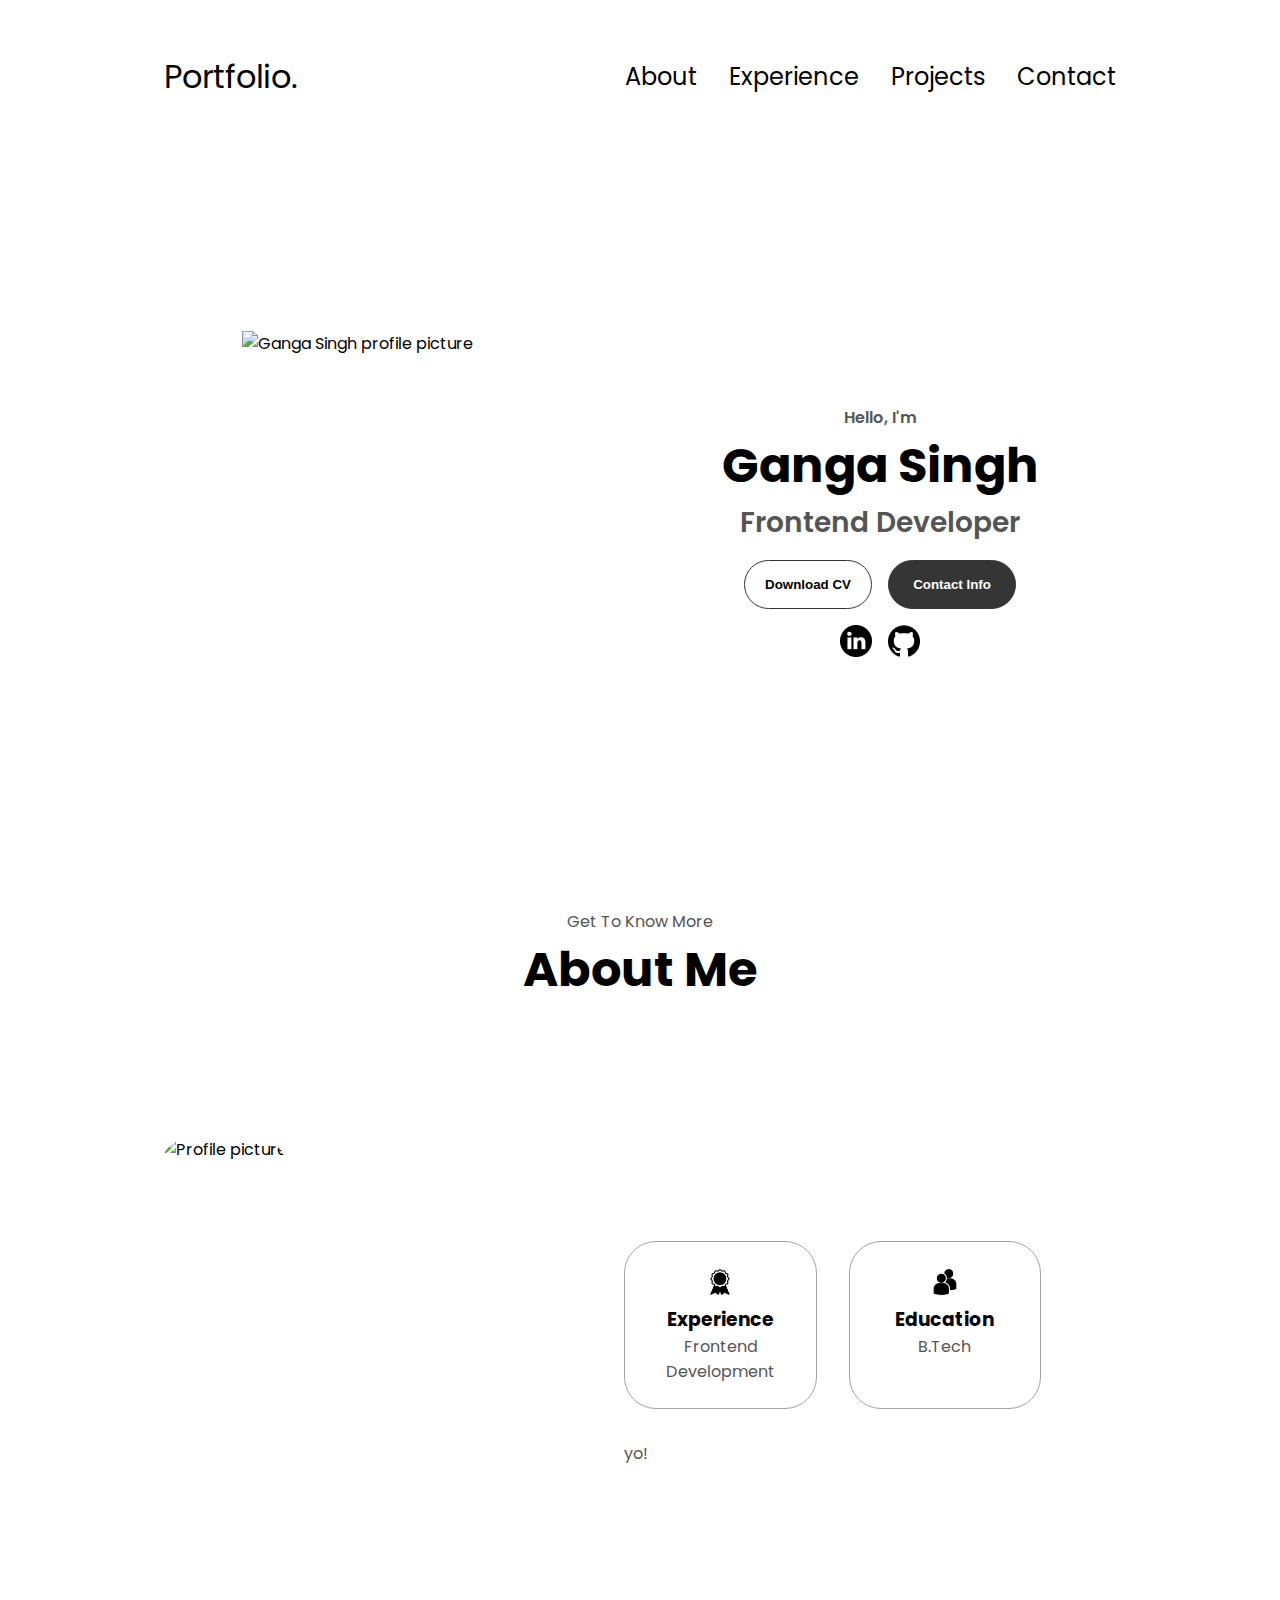
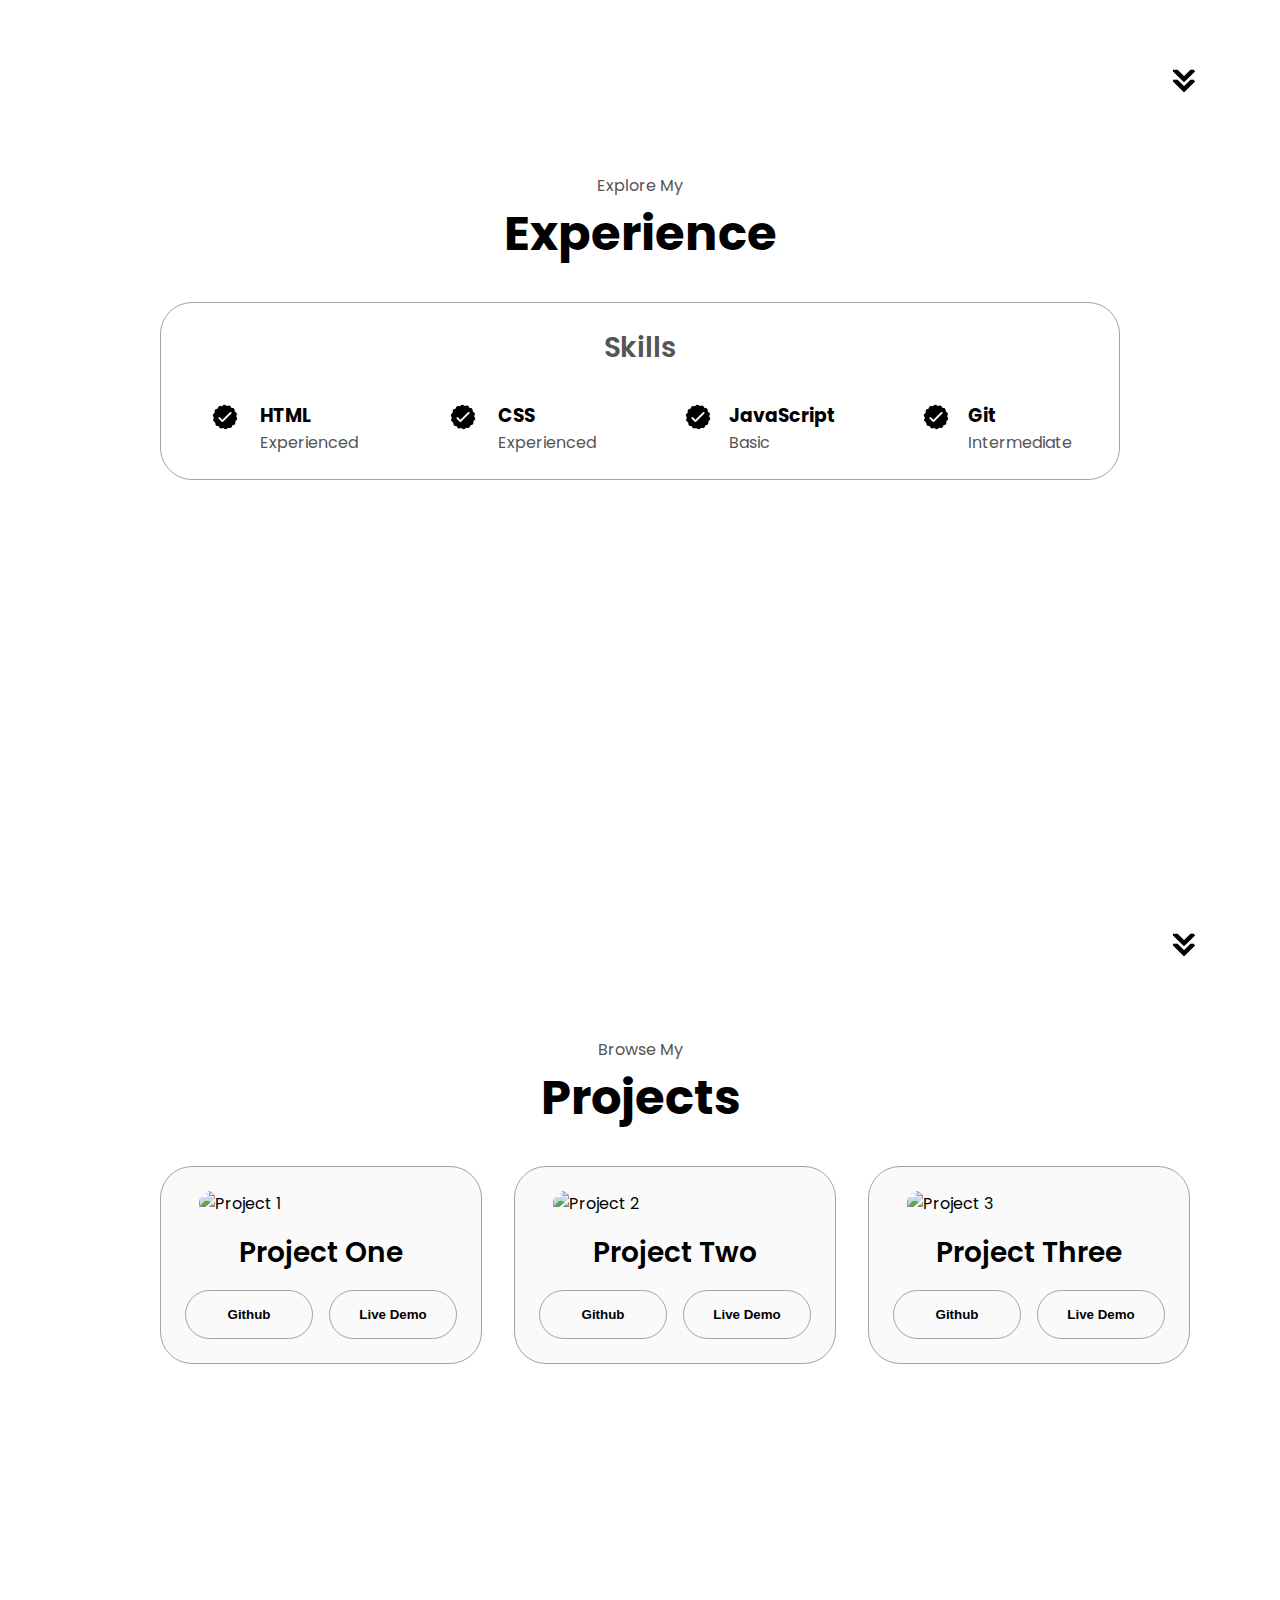
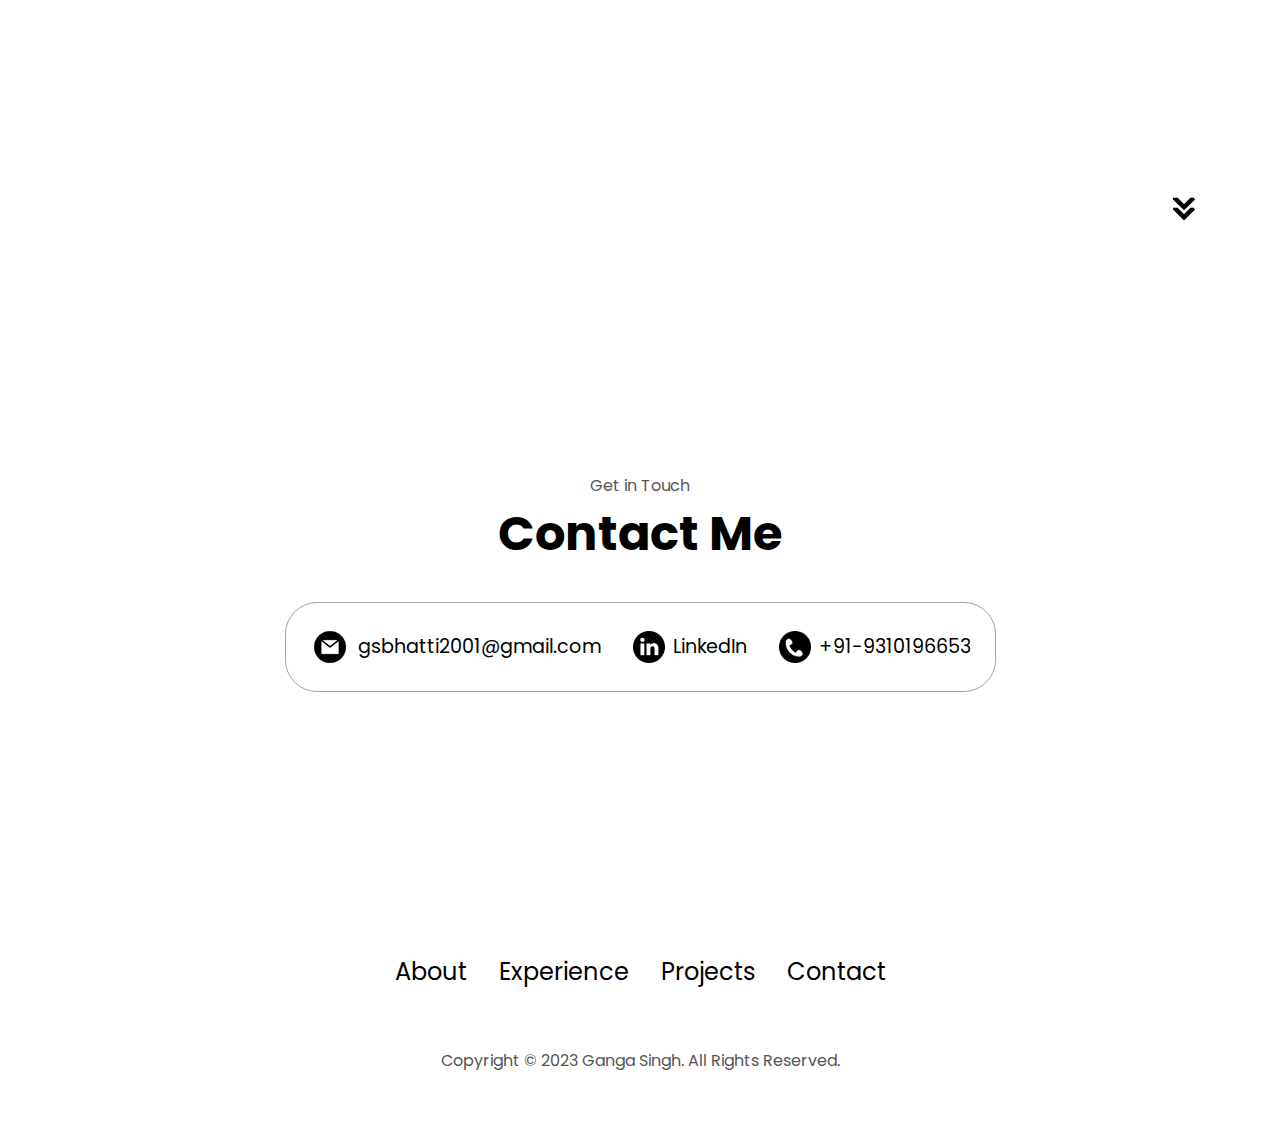
==== Portfolio/index.html @ 50f73df4 "contact & footer" ====
<!DOCTYPE html>
<html lang="en">

<head>
    <meta charset="UTF-8">
    <meta name="viewport" content="width=device-width, initial-scale=1.0">
    <link rel="stylesheet" href="style.css" />
    <link rel="stylesheet" href="mediaqueries.css" />
    <title>Ganga Singh Portfolio</title>
</head>

<body>
    <nav id="desktop-nav">
        <div class="logo">Portfolio.</div>
        <div>
            <ul class="nav-links">
                <li><a href="#about">About</a></li>
                <li><a href="#experience">Experience</a></li>
                <li><a href="#projects">Projects</a></li>
                <li><a href="#contact">Contact</a></li>
            </ul>
        </div>
    </nav>
    <nav id="h-nav">
        <div class="logo">Portfolio.</div>
        <div class="h-menu">
            <div class="h-icon" onclick="toggleMenu()">
                <span></span>
                <span></span>
                <span></span>
            </div>
            <div class="menu-links">
                <li><a href="#about" onclick="toggleMenu()">About</a></li>
                <li><a href="#experience" onclick="toggleMenu()">Experience</a></li>
                <li><a href="#projects" onclick="toggleMenu()">Projects</a></li>
                <li><a href="#contact" onclick="toggleMenu()">Contact</a></li>
            </div>
        </div>
    </nav>
    <section id="profile">
        <div class="section__pic-container">
            <img src="./img/" alt="Ganga Singh profile picture" />
        </div>
        <div class="section__text">
            <p class="section__text__p1">Hello, I'm</p>
            <h1 class="title">Ganga Singh</h1>
            <p class="section__text__p2">Frontend Developer</p>
            <div class="btn-container">
                <button class="btn btn-color-2" onclick="window.open('./img/Resume.pdf')">
                    Download CV
                </button>
                <button class="btn btn-color-1" onclick="location.href='./#contact'">
                    Contact Info
                </button>
            </div>
            <div id="socials-container">
                <img src="./img/linkedin.png" alt="My LinkedIn profile" class="icon"
                    onclick="location.href='https://www.linkedin.com/in/ganga-singh-94941a219/'" />
                <img src="./img/github.png" alt="My Github profile" class="icon"
                    onclick="location.href='https://github.com/crystal1509'" />
            </div>
        </div>
    </section>
    <section id="about">
        <p class="section__text__p1">Get To Know More</p>
        <h1 class="title">About Me</h1>
        <div class="section-container">
            <div class="section__pic-container">
                <img src="./img/about.png" alt="Profile picture" class="about-pic" />
            </div>
            <div class="about-details-container">
                <div class="about-containers">
                    <div class="details-container">
                        <img src="./img/experience.png" alt="Experience icon" class="icon" />
                        <h3>Experience</h3>
                        <p>Frontend Development</p>
                    </div>
                    <div class="details-container">
                        <img src="./img/education.png" alt="Education icon" class="icon" />
                        <h3>Education</h3>
                        <p>B.Tech </p>
                    </div>
                </div>
                <div class="text-container">
                    <p>
                        yo!
                    </p>
                </div>
            </div>
        </div>
        <img src="./img/arrow.png" alt="Arrow icon" class="icon arrow" onclick="location.href='./#experience'" />
    </section>
    <section id="experience">
        <p class="section__text__p1">Explore My</p>
        <h1 class="title">Experience</h1>
        <div class="experience-details-container">
            <div class="about-containers">
                <div class="details-container">
                    <h2 class="experience-sub-title">Skills</h2>
                    <div class="article-container">
                        <article>
                            <img src="./img/checkmark.png" alt="Experience icon" class="icon" />
                            <div>
                                <h3>HTML</h3>
                                <p>Experienced</p>
                            </div>
                        </article>
                        <article>
                            <img src="./img/checkmark.png" alt="Experience icon" class="icon" />
                            <div>
                                <h3>CSS</h3>
                                <p>Experienced</p>
                            </div>
                        </article>
                        <article>
                            <img src="./img/checkmark.png" alt="Experience icon" class="icon" />
                            <div>
                                <h3>JavaScript</h3>
                                <p>Basic</p>
                            </div>
                        </article>
                        <article>
                            <img src="./img/checkmark.png" alt="Experience icon" class="icon" />
                            <div>
                                <h3>Git</h3>
                                <p>Intermediate</p>
                            </div>
                        </article>
                    </div>
                </div>
            </div>
        </div>
        <img src="./img/arrow.png" alt="Arrow icon" class="icon arrow" onclick="location.href='./#projects'" />
    </section>
    <section id="projects">
      <p class="section__text__p1">Browse My</p>
      <h1 class="title">Projects</h1>
      <div class="experience-details-container">
        <div class="about-containers">
          <div class="details-container color-container">
            <div class="article-container">
              <img
                src="./img/project-1.png"
                alt="Project 1"
                class="project-img"
              />
            </div>
            <h2 class="experience-sub-title project-title">Project One</h2>
            <div class="btn-container">
              <button
                class="btn btn-color-2 project-btn"
                onclick="location.href='https://github.com/crystal1509/Youtube_clone01'"
              >
                Github
              </button>
              <button
                class="btn btn-color-2 project-btn"
                onclick="location.href='https://crystal1509.github.io/Youtube_clone01/'"
              >
                Live Demo
              </button>
            </div>
          </div>
          <div class="details-container color-container">
            <div class="article-container">
              <img
                src="./img/project-2.png"
                alt="Project 2"
                class="project-img"
              />
            </div>
            <h2 class="experience-sub-title project-title">Project Two</h2>
            <div class="btn-container">
              <button
                class="btn btn-color-2 project-btn"
                onclick="location.href='https://github.com/crystal1509/Amazon_Clone'"
              >
                Github
              </button>
              <button
                class="btn btn-color-2 project-btn"
                onclick="location.href='https://amazonclonegangasingh.netlify.app/'"
              >
                Live Demo
              </button>
            </div>
          </div>
          <div class="details-container color-container">
            <div class="article-container">
              <img
                src="./img/project-3.png"
                alt="Project 3"
                class="project-img"
              />
            </div>
            <h2 class="experience-sub-title project-title">Project Three</h2>
            <div class="btn-container">
              <button
                class="btn btn-color-2 project-btn"
                onclick="location.href='https://github.com/crystal1509/scientific-calculator'"
              >
                Github
              </button>
              <button
                class="btn btn-color-2 project-btn"
                onclick="location.href='https://github.com/crystal1509/scientific-calculator'"
              >
                Live Demo
              </button>
            </div>
          </div>
        </div>
      </div>
      <img
        src="./img/arrow.png"
        alt="Arrow icon"
        class="icon arrow"
        onclick="location.href='./#contact'"
      />
    </section>
    <section id="contact">
      <p class="section__text__p1">Get in Touch</p>
      <h1 class="title">Contact Me</h1>
      <div class="contact-info-upper-container">
        <div class="contact-info-container">
          <img
            src="./img/email.png"
            alt="Email icon"
            class="icon contact-icon email-icon"
          />
          <p><a href="mailto:gsbhatti2001@gmail.com">gsbhatti2001@gmail.com</a></p>
        </div>
        <div class="contact-info-container">
          <img
            src="./img/linkedin.png"
            alt="LinkedIn icon"
            class="icon contact-icon"
          />
          <p><a href="https://www.linkedin.com/in/ganga-singh-94941a219/">LinkedIn</a></p>
        </div>
        <div class="contact-info-container">
            <img
              src="./img/phone.jpg"
              alt="Phone icon"
              class="icon contact-icon"
            />
            <p><a href="tel:9310196653">+91-9310196653</a></p>
          </div>
      </div>
    </section>
    <footer>
      <nav>
        <div class="nav-links-container">
          <ul class="nav-links">
            <li><a href="#about">About</a></li>
            <li><a href="#experience">Experience</a></li>
            <li><a href="#projects">Projects</a></li>
            <li><a href="#contact">Contact</a></li>
          </ul>
        </div>
      </nav>
      <p>Copyright &#169; 2023 Ganga Singh. All Rights Reserved.</p>
    </footer>
        <script src="script.js"></script>
</body>

</html>
---- Portfolio/style.css ----
@import url("https://fonts.googleapis.com/css2?family=Poppins:wght@300;400;500;600&display=swap");

* {
    margin: 0;
    padding: 0;
}

body {
    font-family: "Poppins", sans-serif;
}

html {
    scroll-behavior: smooth;
}

p {
    color: rgb(85, 85, 85);
}

a,
.btn {
    transition: all 300ms ease;
}

nav,
.nav-links {
    display: flex;
}

nav {
    justify-content: space-around;
    align-items: center;
    height: 17vh;
}

.nav-links {
    gap: 2rem;
    list-style: none;
    font-size: 1.5rem;
}

a {
    color: black;
    text-decoration: none;
    text-decoration-color: white;
}

a:hover {
    color: grey;
    text-decoration: underline;
    text-underline-offset: 1rem;
    text-decoration-color: rgb(181, 181, 181);
}

.logo {
    font-size: 2rem;
}

.logo:hover {
    cursor: default;
}

#h-nav {
    display: none;
}

.h-menu {
    position: relative;
    display: inline-block;
}

.h-icon {
    display: flex;
    flex-direction: column;
    justify-content: space-between;
    height: 24px;
    width: 30px;
    cursor: pointer;
}

.h-icon span {
    width: 100%;
    height: 2px;
    background-color: black;
    transition: all 0.3 ease-in-out;
}

.menu-links {
    position: absolute;
    top: 100%;
    right: 0;
    background-color: white;
    width: fit-content;
    max-height: 0;
    overflow: hidden;
    transition: all 0.3 ease-in-out;
}

.menu-links a {
    display: block;
    padding: 10px;
    text-align: center;
    font-size: 1.5rem;
    color: black;
    text-decoration: none;
    transition: all 0.3 ease-in-out;
}

.menu-links li {
    list-style: none;
}

.menu-links.open {
    max-height: 300px;
}

.h-icon.open span:first-child {
    transform: rotate(45deg) translate(10px, 5px);
}

.h-icon.open span:nth-child(2) {
    opacity: 0;
}

.h-icon.open span:last-child {
    transform: rotate(-45deg) translate(10px, -5px);
}

.h-icon span:first-child {
    transform: none;
}

.h-icon span:first-child {
    opacity: 1;
}

.h-icon span:first-child {
    transform: none;
}
section {
    padding-top: 4vh;
    height: 96vh;
    margin: 0 10rem;
    box-sizing: border-box;
    min-height: fit-content;
  }
  
  .section-container {
    display: flex;
  }
 
  #profile {
    display: flex;
    justify-content: center;
    gap: 5rem;
    height: 80vh;
  }
  
  .section__pic-container {
    display: flex;
    height: 400px;
    width: 400px;
    margin: auto 0;
  }
  
  .section__text {
    align-self: center;
    text-align: center;
  }
  
  .section__text p {
    font-weight: 600;
  }
  
  .section__text__p1 {
    text-align: center;
  }
  
  .section__text__p2 {
    font-size: 1.75rem;
    margin-bottom: 1rem;
  }
  
  .title {
    font-size: 3rem;
    text-align: center;
  }
  
  #socials-container {
    display: flex;
    justify-content: center;
    margin-top: 1rem;
    gap: 1rem;
  }
  
  .icon {
    cursor: pointer;
    height: 2rem;
  }
  
  
  .btn-container {
    display: flex;
    justify-content: center;
    gap: 1rem;
  }
  
  .btn {
    font-weight: 600;
    transition: all 300ms ease;
    padding: 1rem;
    width: 8rem;
    border-radius: 2rem;
  }
  
  .btn-color-1,
  .btn-color-2 {
    border: rgb(53, 53, 53) 0.1rem solid;
  }
  
  .btn-color-1:hover,
  .btn-color-2:hover {
    cursor: pointer;
  }
  
  .btn-color-1,
  .btn-color-2:hover {
    background: rgb(53, 53, 53);
    color: white;
  }
  
  .btn-color-1:hover {
    background: rgb(0, 0, 0);
  }
  
  .btn-color-2 {
    background: none;
  }
  
  .btn-color-2:hover {
    border: rgb(255, 255, 255) 0.1rem solid;
  }
  
  .btn-container {
    gap: 1rem;
  }
  #about {
    position: relative;
  }
  
  .about-containers {
    gap: 2rem;
    margin-bottom: 2rem;
    margin-top: 2rem;
  }
  
  .about-details-container {
    justify-content: center;
    flex-direction: column;
  }
  
  .about-containers,
  .about-details-container {
    display: flex;
  }
  
  .about-pic {
    border-radius: 2rem;
  }
  
  .arrow {
    position: absolute;
    right: -5rem;
    bottom: 2.5rem;
  }
  
  .details-container {
    padding: 1.5rem;
    flex: 1;
    background: white;
    border-radius: 2rem;
    border: rgb(53, 53, 53) 0.1rem solid;
    border-color: rgb(163, 163, 163);
    text-align: center;
  }
  
  .section-container {
    gap: 4rem;
    height: 80%;
  }
  
  .section__pic-container {
    height: 400px;
    width: 400px;
    margin: auto 0;
  }
  #experience {
    position: relative;
  }
  
  .experience-sub-title {
    color: rgb(85, 85, 85);
    font-weight: 600;
    font-size: 1.75rem;
    margin-bottom: 2rem;
  }
  
  .experience-details-container {
    display: flex;
    justify-content: center;
    flex-direction: column;
  }
  
  .article-container {
    display: flex;
    text-align: initial;
    flex-wrap: wrap;
    flex-direction: row;
    gap: 2.5rem;
    justify-content: space-around;
  }
  
  article {
    display: flex;
    width: 10rem;
    justify-content: space-around;
    gap: 0.5rem;
  }
  
  article .icon {
    cursor: default;
  }

  #projects {
    position: relative;
  }
  
  .color-container {
    border-color: rgb(163, 163, 163);
    background: rgb(250, 250, 250);
  }
  
  .project-img {
    border-radius: 2rem;
    width: 90%;
    height: 90%;
  }
  
  .project-title {
    margin: 1rem;
    color: black;
  }
  
  .project-btn {
    color: black;
    border-color: rgb(163, 163, 163);
  }
  #contact {
    display: flex;
    justify-content: center;
    flex-direction: column;
    height: 70vh;
  }
  
  .contact-info-upper-container {
    display: flex;
    justify-content: center;
    border-radius: 2rem;
    border: rgb(53, 53, 53) 0.1rem solid;
    border-color: rgb(163, 163, 163);
    background: (250, 250, 250);
    margin: 2rem auto;
    padding: 0.5rem;
  }
  
  .contact-info-container {
    display: flex;
    align-items: center;
    justify-content: center;
    gap: 0.5rem;
    margin: 1rem;
  }
  
  .contact-info-container p {
    font-size: larger;
  }
  
  .contact-icon {
    cursor: default;
  }
  
  .email-icon {
    height: 2.5rem;
  }

  footer {
    height: 26vh;
    margin: 0 1rem;
  }
  
  footer p {
    text-align: center;
  }
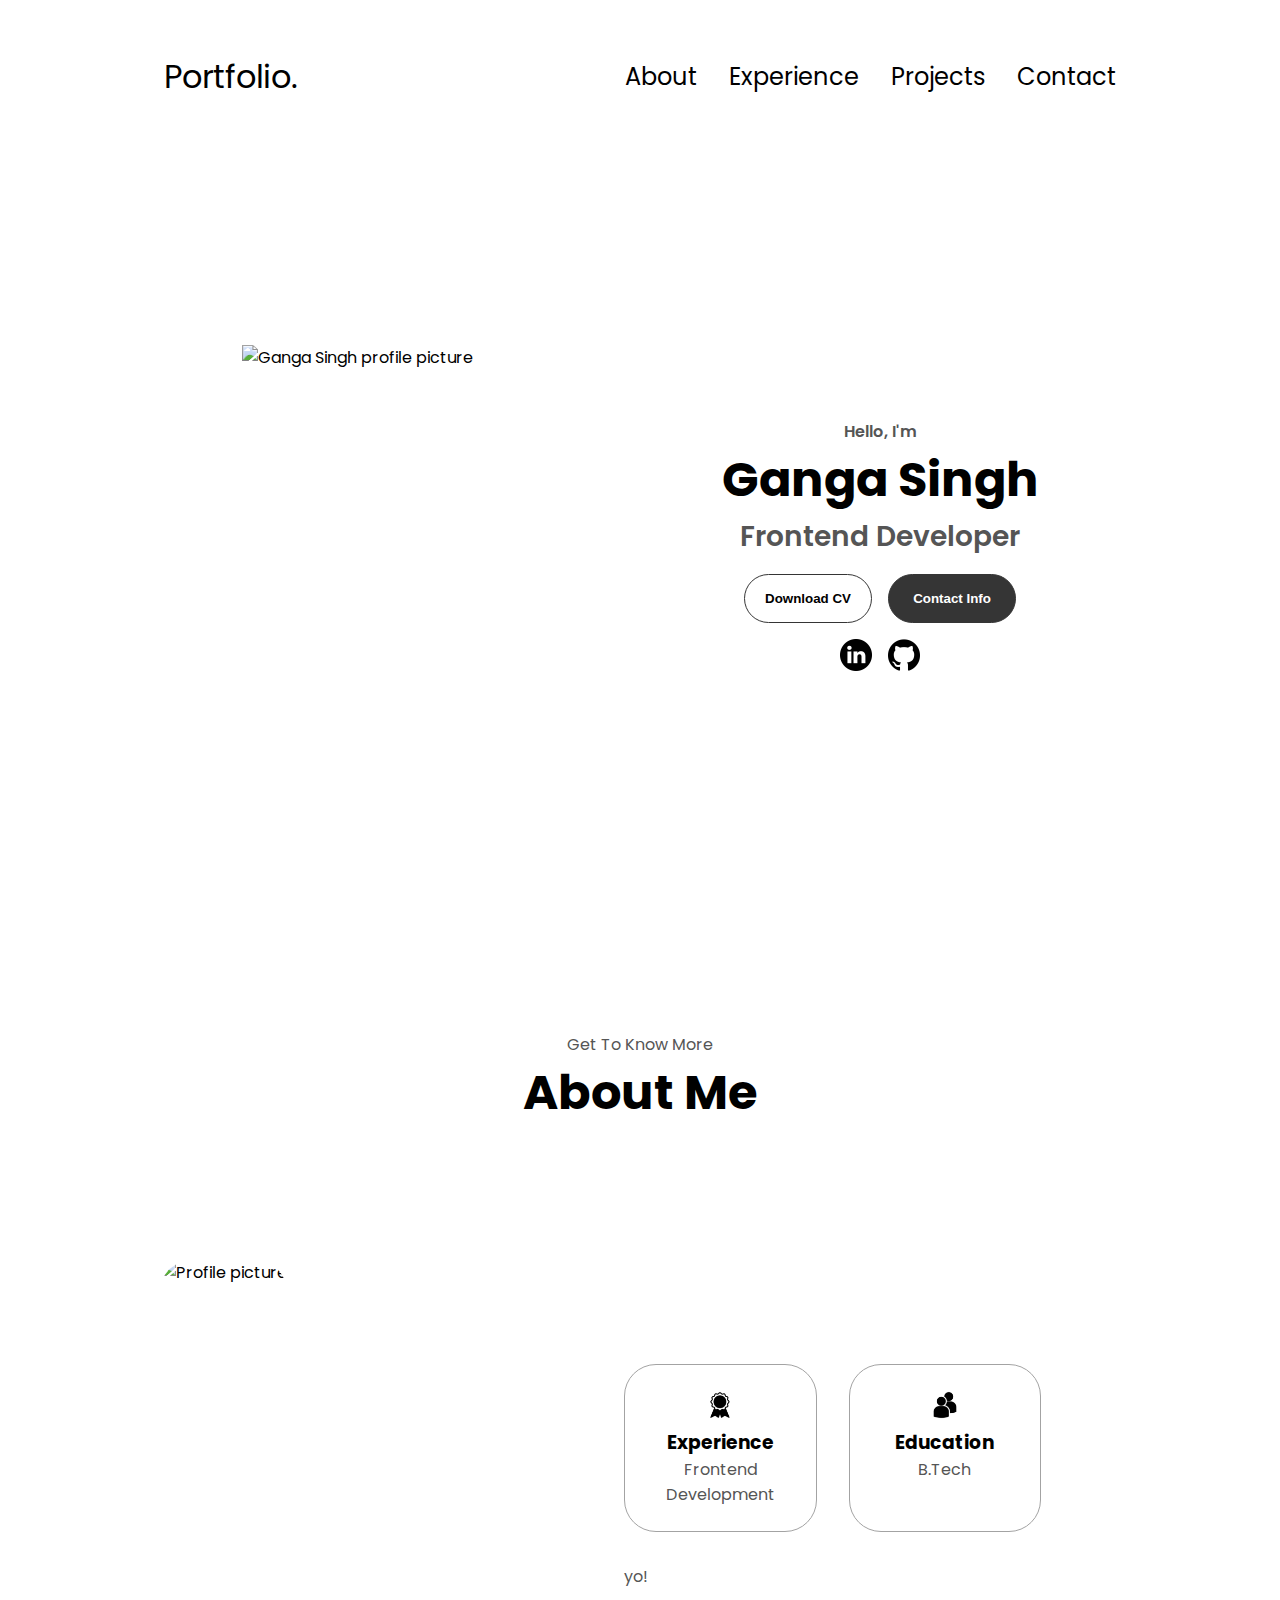
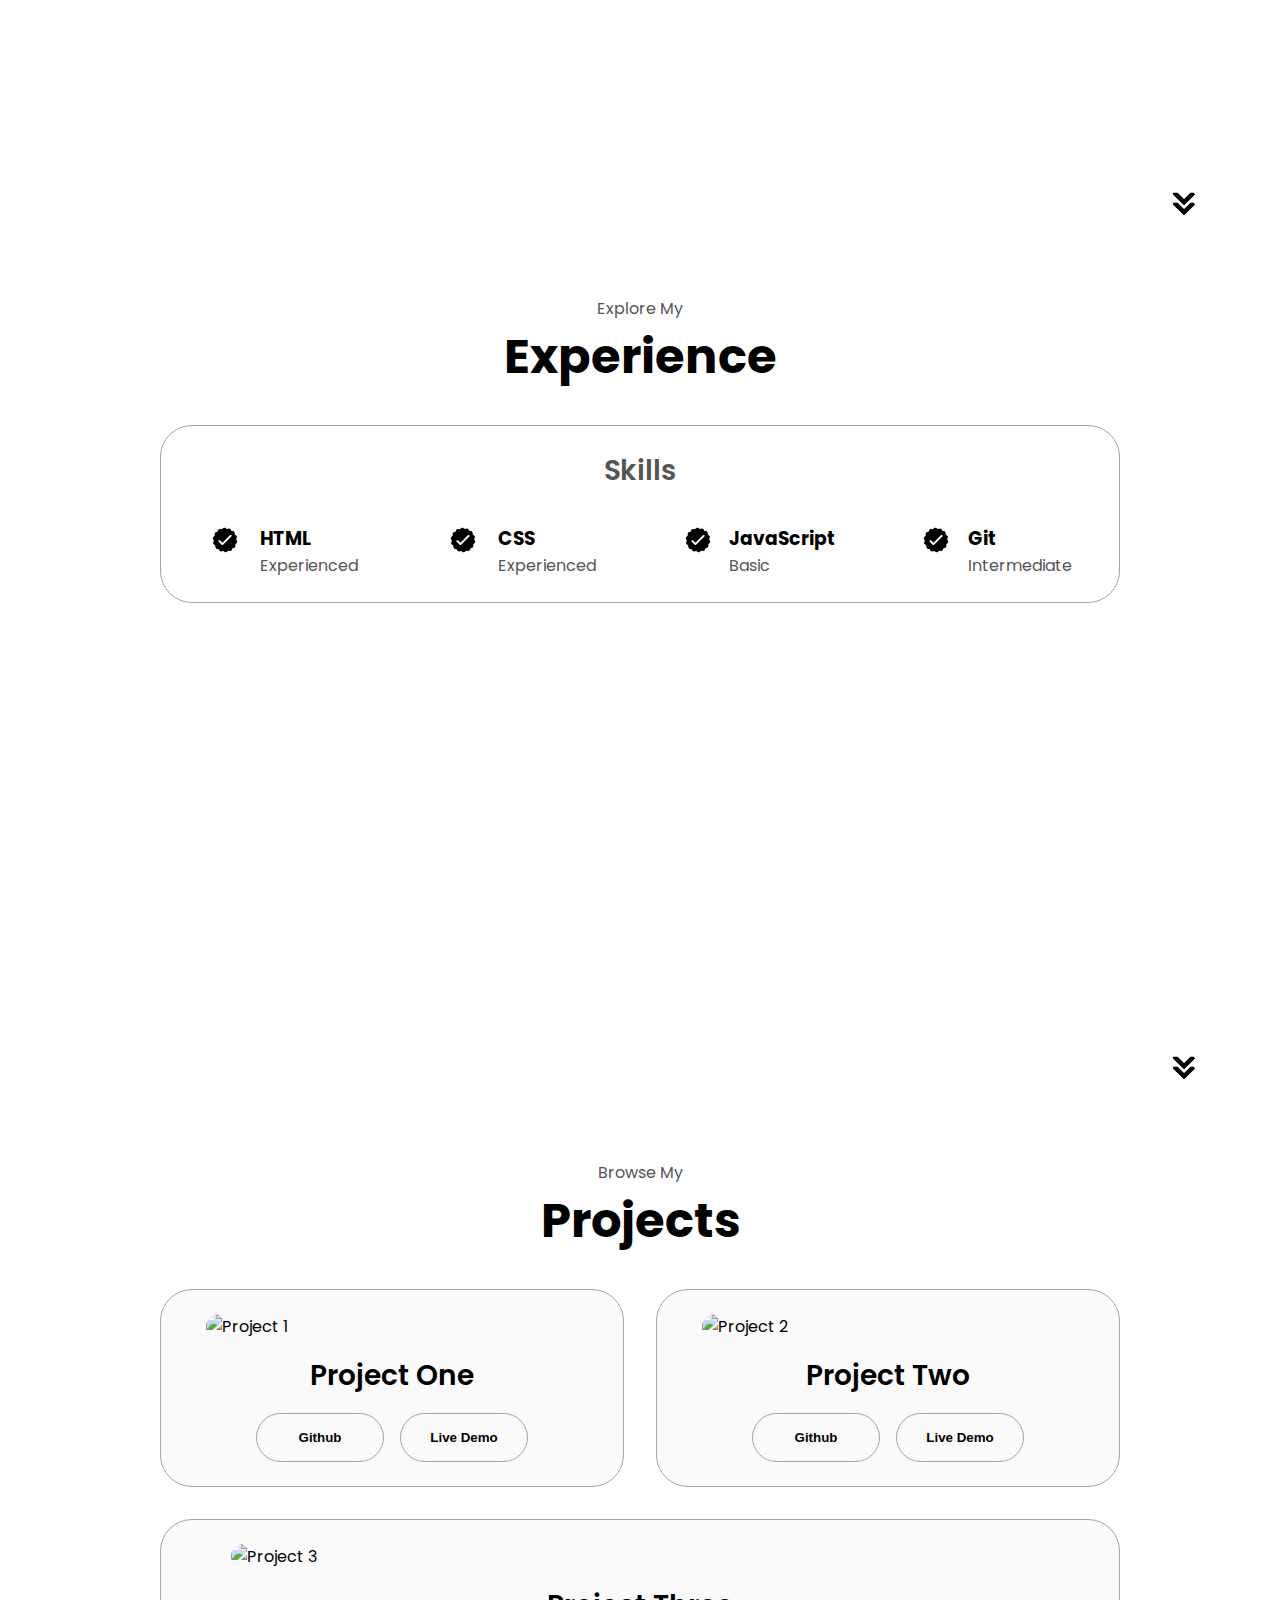
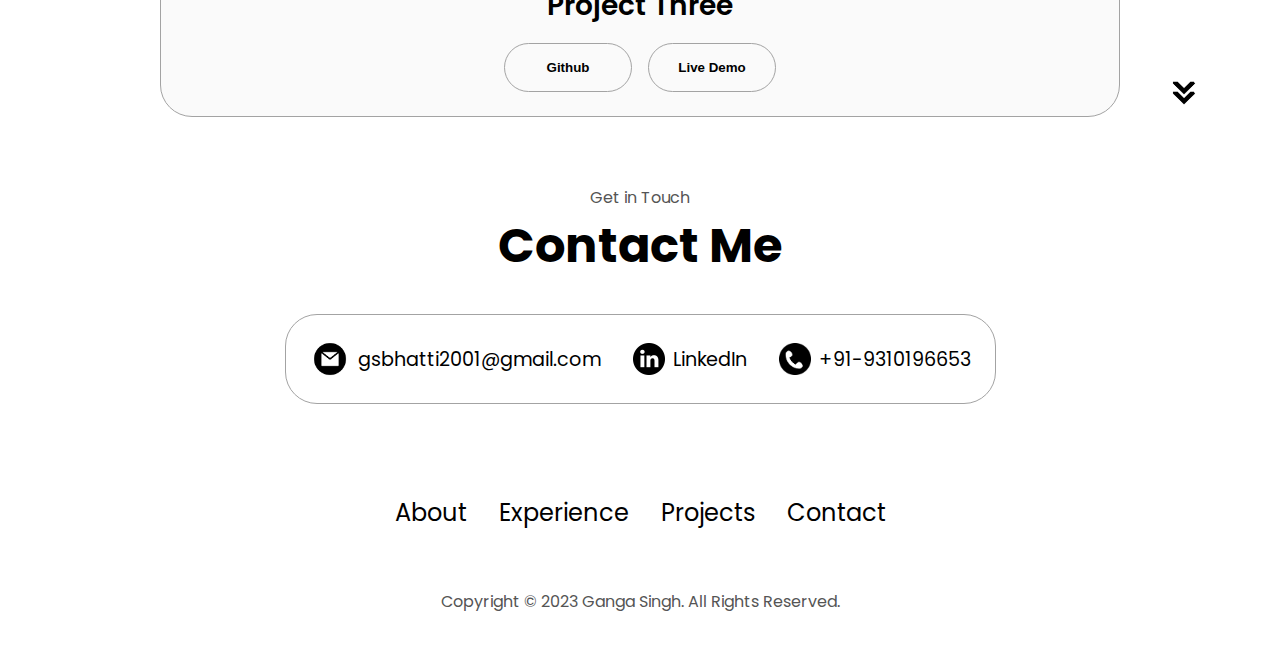
==== commit c096370c: "responsive design" ====
--- a/Portfolio/index.html
+++ b/Portfolio/index.html
@@ -49,7 +49,7 @@
                 <button class="btn btn-color-2" onclick="window.open('./img/Resume.pdf')">
                     Download CV
                 </button>
-                <button class="btn btn-color-1" onclick="location.href='./#contact'">
+                <button class="btn btn-color-1" onclick="location.href='#contact'">
                     Contact Info
                 </button>
             </div>
@@ -133,135 +133,94 @@
         <img src="./img/arrow.png" alt="Arrow icon" class="icon arrow" onclick="location.href='./#projects'" />
     </section>
     <section id="projects">
-      <p class="section__text__p1">Browse My</p>
-      <h1 class="title">Projects</h1>
-      <div class="experience-details-container">
-        <div class="about-containers">
-          <div class="details-container color-container">
-            <div class="article-container">
-              <img
-                src="./img/project-1.png"
-                alt="Project 1"
-                class="project-img"
-              />
-            </div>
-            <h2 class="experience-sub-title project-title">Project One</h2>
-            <div class="btn-container">
-              <button
-                class="btn btn-color-2 project-btn"
-                onclick="location.href='https://github.com/crystal1509/Youtube_clone01'"
-              >
-                Github
-              </button>
-              <button
-                class="btn btn-color-2 project-btn"
-                onclick="location.href='https://crystal1509.github.io/Youtube_clone01/'"
-              >
-                Live Demo
-              </button>
-            </div>
-          </div>
-          <div class="details-container color-container">
-            <div class="article-container">
-              <img
-                src="./img/project-2.png"
-                alt="Project 2"
-                class="project-img"
-              />
-            </div>
-            <h2 class="experience-sub-title project-title">Project Two</h2>
-            <div class="btn-container">
-              <button
-                class="btn btn-color-2 project-btn"
-                onclick="location.href='https://github.com/crystal1509/Amazon_Clone'"
-              >
-                Github
-              </button>
-              <button
-                class="btn btn-color-2 project-btn"
-                onclick="location.href='https://amazonclonegangasingh.netlify.app/'"
-              >
-                Live Demo
-              </button>
-            </div>
-          </div>
-          <div class="details-container color-container">
-            <div class="article-container">
-              <img
-                src="./img/project-3.png"
-                alt="Project 3"
-                class="project-img"
-              />
-            </div>
-            <h2 class="experience-sub-title project-title">Project Three</h2>
-            <div class="btn-container">
-              <button
-                class="btn btn-color-2 project-btn"
-                onclick="location.href='https://github.com/crystal1509/scientific-calculator'"
-              >
-                Github
-              </button>
-              <button
-                class="btn btn-color-2 project-btn"
-                onclick="location.href='https://github.com/crystal1509/scientific-calculator'"
-              >
-                Live Demo
-              </button>
-            </div>
-          </div>
-        </div>
-      </div>
-      <img
-        src="./img/arrow.png"
-        alt="Arrow icon"
-        class="icon arrow"
-        onclick="location.href='./#contact'"
-      />
+        <p class="section__text__p1">Browse My</p>
+        <h1 class="title">Projects</h1>
+        <div class="experience-details-container">
+            <div class="about-containers">
+                <div class="details-container color-container">
+                    <div class="article-container">
+                        <img src="./img/project-1.png" alt="Project 1" class="project-img" />
+                    </div>
+                    <h2 class="experience-sub-title project-title">Project One</h2>
+                    <div class="btn-container">
+                        <button class="btn btn-color-2 project-btn"
+                            onclick="location.href='https://github.com/crystal1509/Youtube_clone01'">
+                            Github
+                        </button>
+                        <button class="btn btn-color-2 project-btn"
+                            onclick="location.href='https://crystal1509.github.io/Youtube_clone01/'">
+                            Live Demo
+                        </button>
+                    </div>
+                </div>
+                <div class="details-container color-container">
+                    <div class="article-container">
+                        <img src="./img/project-2.png" alt="Project 2" class="project-img" />
+                    </div>
+                    <h2 class="experience-sub-title project-title">Project Two</h2>
+                    <div class="btn-container">
+                        <button class="btn btn-color-2 project-btn"
+                            onclick="location.href='https://github.com/crystal1509/Amazon_Clone'">
+                            Github
+                        </button>
+                        <button class="btn btn-color-2 project-btn"
+                            onclick="location.href='https://amazonclonegangasingh.netlify.app/'">
+                            Live Demo
+                        </button>
+                    </div>
+                </div>
+                <div class="details-container color-container">
+                    <div class="article-container">
+                        <img src="./img/project-3.png" alt="Project 3" class="project-img" />
+                    </div>
+                    <h2 class="experience-sub-title project-title">Project Three</h2>
+                    <div class="btn-container">
+                        <button class="btn btn-color-2 project-btn"
+                            onclick="location.href='https://github.com/crystal1509/scientific-calculator'">
+                            Github
+                        </button>
+                        <button class="btn btn-color-2 project-btn"
+                            onclick="location.href='https://github.com/crystal1509/scientific-calculator'">
+                            Live Demo
+                        </button>
+                    </div>
+                </div>
+            </div>
+        </div>
+        <img src="./img/arrow.png" alt="Arrow icon" class="icon arrow" onclick="location.href='./#contact'" />
     </section>
     <section id="contact">
-      <p class="section__text__p1">Get in Touch</p>
-      <h1 class="title">Contact Me</h1>
-      <div class="contact-info-upper-container">
-        <div class="contact-info-container">
-          <img
-            src="./img/email.png"
-            alt="Email icon"
-            class="icon contact-icon email-icon"
-          />
-          <p><a href="mailto:gsbhatti2001@gmail.com">gsbhatti2001@gmail.com</a></p>
-        </div>
-        <div class="contact-info-container">
-          <img
-            src="./img/linkedin.png"
-            alt="LinkedIn icon"
-            class="icon contact-icon"
-          />
-          <p><a href="https://www.linkedin.com/in/ganga-singh-94941a219/">LinkedIn</a></p>
-        </div>
-        <div class="contact-info-container">
-            <img
-              src="./img/phone.jpg"
-              alt="Phone icon"
-              class="icon contact-icon"
-            />
-            <p><a href="tel:9310196653">+91-9310196653</a></p>
-          </div>
-      </div>
+        <p class="section__text__p1">Get in Touch</p>
+        <h1 class="title">Contact Me</h1>
+        <div class="contact-info-upper-container">
+            <div class="contact-info-container">
+                <img src="./img/email.png" alt="Email icon" class="icon contact-icon email-icon" />
+                <p><a href="mailto:gsbhatti2001@gmail.com">gsbhatti2001@gmail.com</a></p>
+            </div>
+            <div class="contact-info-container">
+                <img src="./img/linkedin.png" alt="LinkedIn icon" class="icon contact-icon" />
+                <p><a href="https://www.linkedin.com/in/ganga-singh-94941a219/">LinkedIn</a></p>
+            </div>
+            <div class="contact-info-container">
+                <img src="./img/phone.jpg" alt="Phone icon" class="icon contact-icon" />
+                <p><a href="tel:9310196653">+91-9310196653</a></p>
+            </div>
+        </div>
     </section>
     <footer>
-      <nav>
-        <div class="nav-links-container">
-          <ul class="nav-links">
-            <li><a href="#about">About</a></li>
-            <li><a href="#experience">Experience</a></li>
-            <li><a href="#projects">Projects</a></li>
-            <li><a href="#contact">Contact</a></li>
-          </ul>
-        </div>
-      </nav>
-      <p>Copyright &#169; 2023 Ganga Singh. All Rights Reserved.</p>
+        <nav>
+            <div class="nav-links-container">
+                <ul class="nav-links">
+                    <li><a href="#about">About</a></li>
+                    <li><a href="#experience">Experience</a></li>
+                    <li><a href="#projects">Projects</a></li>
+                    <li><a href="#contact">Contact</a></li>
+                </ul>
+            </div>
+        </nav>
+        <p>Copyright &#169; 2023 Ganga Singh. All Rights Reserved.</p>
     </footer>
-        <script src="script.js"></script>
+    <script src="script.js"></script>
 </body>
 
 </html>--- a/Portfolio/style.css
+++ b/Portfolio/style.css
@@ -137,144 +137,146 @@
 .h-icon span:first-child {
     transform: none;
 }
+
 section {
     padding-top: 4vh;
     height: 96vh;
     margin: 0 10rem;
     box-sizing: border-box;
     min-height: fit-content;
-  }
-  
-  .section-container {
-    display: flex;
-  }
- 
-  #profile {
+}
+
+.section-container {
+    display: flex;
+}
+
+#profile {
     display: flex;
     justify-content: center;
     gap: 5rem;
     height: 80vh;
-  }
-  
-  .section__pic-container {
+}
+
+.section__pic-container {
     display: flex;
     height: 400px;
     width: 400px;
     margin: auto 0;
-  }
-  
-  .section__text {
+}
+
+.section__text {
     align-self: center;
     text-align: center;
-  }
-  
-  .section__text p {
+}
+
+.section__text p {
     font-weight: 600;
-  }
-  
-  .section__text__p1 {
-    text-align: center;
-  }
-  
-  .section__text__p2 {
+}
+
+.section__text__p1 {
+    text-align: center;
+}
+
+.section__text__p2 {
     font-size: 1.75rem;
     margin-bottom: 1rem;
-  }
-  
-  .title {
+}
+
+.title {
     font-size: 3rem;
     text-align: center;
-  }
-  
-  #socials-container {
+}
+
+#socials-container {
     display: flex;
     justify-content: center;
     margin-top: 1rem;
     gap: 1rem;
-  }
-  
-  .icon {
+}
+
+.icon {
     cursor: pointer;
     height: 2rem;
-  }
-  
-  
-  .btn-container {
+}
+
+
+.btn-container {
     display: flex;
     justify-content: center;
     gap: 1rem;
-  }
-  
-  .btn {
+}
+
+.btn {
     font-weight: 600;
     transition: all 300ms ease;
     padding: 1rem;
     width: 8rem;
     border-radius: 2rem;
-  }
-  
-  .btn-color-1,
-  .btn-color-2 {
+}
+
+.btn-color-1,
+.btn-color-2 {
     border: rgb(53, 53, 53) 0.1rem solid;
-  }
-  
-  .btn-color-1:hover,
-  .btn-color-2:hover {
+}
+
+.btn-color-1:hover,
+.btn-color-2:hover {
     cursor: pointer;
-  }
-  
-  .btn-color-1,
-  .btn-color-2:hover {
+}
+
+.btn-color-1,
+.btn-color-2:hover {
     background: rgb(53, 53, 53);
     color: white;
-  }
-  
-  .btn-color-1:hover {
+}
+
+.btn-color-1:hover {
     background: rgb(0, 0, 0);
-  }
-  
-  .btn-color-2 {
+}
+
+.btn-color-2 {
     background: none;
-  }
-  
-  .btn-color-2:hover {
+}
+
+.btn-color-2:hover {
     border: rgb(255, 255, 255) 0.1rem solid;
-  }
-  
-  .btn-container {
+}
+
+.btn-container {
     gap: 1rem;
-  }
-  #about {
+}
+
+#about {
     position: relative;
-  }
-  
-  .about-containers {
+}
+
+.about-containers {
     gap: 2rem;
     margin-bottom: 2rem;
     margin-top: 2rem;
-  }
-  
-  .about-details-container {
+}
+
+.about-details-container {
     justify-content: center;
     flex-direction: column;
-  }
-  
-  .about-containers,
-  .about-details-container {
-    display: flex;
-  }
-  
-  .about-pic {
+}
+
+.about-containers,
+.about-details-container {
+    display: flex;
+}
+
+.about-pic {
     border-radius: 2rem;
-  }
-  
-  .arrow {
+}
+
+.arrow {
     position: absolute;
     right: -5rem;
     bottom: 2.5rem;
-  }
-  
-  .details-container {
+}
+
+.details-container {
     padding: 1.5rem;
     flex: 1;
     background: white;
@@ -282,87 +284,89 @@
     border: rgb(53, 53, 53) 0.1rem solid;
     border-color: rgb(163, 163, 163);
     text-align: center;
-  }
-  
-  .section-container {
+}
+
+.section-container {
     gap: 4rem;
     height: 80%;
-  }
-  
-  .section__pic-container {
+}
+
+.section__pic-container {
     height: 400px;
     width: 400px;
     margin: auto 0;
-  }
-  #experience {
+}
+
+#experience {
     position: relative;
-  }
-  
-  .experience-sub-title {
+}
+
+.experience-sub-title {
     color: rgb(85, 85, 85);
     font-weight: 600;
     font-size: 1.75rem;
     margin-bottom: 2rem;
-  }
-  
-  .experience-details-container {
+}
+
+.experience-details-container {
     display: flex;
     justify-content: center;
     flex-direction: column;
-  }
-  
-  .article-container {
+}
+
+.article-container {
     display: flex;
     text-align: initial;
     flex-wrap: wrap;
     flex-direction: row;
     gap: 2.5rem;
     justify-content: space-around;
-  }
-  
-  article {
+}
+
+article {
     display: flex;
     width: 10rem;
     justify-content: space-around;
     gap: 0.5rem;
-  }
-  
-  article .icon {
+}
+
+article .icon {
     cursor: default;
-  }
-
-  #projects {
+}
+
+#projects {
     position: relative;
-  }
-  
-  .color-container {
+}
+
+.color-container {
     border-color: rgb(163, 163, 163);
     background: rgb(250, 250, 250);
-  }
-  
-  .project-img {
+}
+
+.project-img {
     border-radius: 2rem;
     width: 90%;
     height: 90%;
-  }
-  
-  .project-title {
+}
+
+.project-title {
     margin: 1rem;
     color: black;
-  }
-  
-  .project-btn {
+}
+
+.project-btn {
     color: black;
     border-color: rgb(163, 163, 163);
-  }
-  #contact {
+}
+
+#contact {
     display: flex;
     justify-content: center;
     flex-direction: column;
     height: 70vh;
-  }
-  
-  .contact-info-upper-container {
+}
+
+.contact-info-upper-container {
     display: flex;
     justify-content: center;
     border-radius: 2rem;
@@ -371,34 +375,33 @@
     background: (250, 250, 250);
     margin: 2rem auto;
     padding: 0.5rem;
-  }
-  
-  .contact-info-container {
+}
+
+.contact-info-container {
     display: flex;
     align-items: center;
     justify-content: center;
     gap: 0.5rem;
     margin: 1rem;
-  }
-  
-  .contact-info-container p {
+}
+
+.contact-info-container p {
     font-size: larger;
-  }
-  
-  .contact-icon {
+}
+
+.contact-icon {
     cursor: default;
-  }
-  
-  .email-icon {
+}
+
+.email-icon {
     height: 2.5rem;
-  }
-
-  footer {
+}
+
+footer {
     height: 26vh;
     margin: 0 1rem;
-  }
-  
-  footer p {
-    text-align: center;
-  }
-  +}
+
+footer p {
+    text-align: center;
+}--- a/Portfolio/mediaqueries.css
+++ b/Portfolio/mediaqueries.css
@@ -0,0 +1,127 @@
+@media screen and (max-width: 1400px) {
+    #profile {
+        height: 83vh;
+        margin-bottom: 6rem;
+    }
+
+    .about-containers {
+        flex-wrap: wrap;
+    }
+
+    #contact,
+    #projects {
+        height: fit-content;
+    }
+}
+
+@media screen and (max-width: 1200px) {
+    #desktop-nav {
+        display: none;
+    }
+
+    #h-nav {
+        display: flex;
+    }
+
+    #experience,
+    .experience-details-container {
+        margin-top: 2rem;
+    }
+
+    #profile,
+    .section-container {
+        display: block;
+    }
+
+    .arrow {
+        display: none;
+    }
+
+    section,
+    .section-container {
+        height: fit-content;
+    }
+
+    section {
+        margin: 0 5%;
+    }
+
+    .section__pic-container {
+        width: 275px;
+        height: 275px;
+        margin: 0 auto 2rem;
+    }
+
+    .about-containers {
+        margin-top: 0;
+    }
+}
+
+@media screen and (max-width: 600px) {
+
+    #contact,
+    footer {
+        height: 40vh;
+    }
+
+    #profile {
+        height: 83vh;
+        margin-bottom: 0;
+    }
+
+    article {
+        font-size: 1rem;
+    }
+
+    footer nav {
+        height: fit-content;
+        margin-bottom: 2rem;
+    }
+
+    .about-containers,
+    .contact-info-upper-container,
+    .btn-container {
+        flex-wrap: wrap;
+    }
+
+    .contact-info-container {
+        margin: 0;
+    }
+
+    .contact-info-container p,
+    .nav-links li a {
+        font-size: 1rem;
+    }
+
+    .experience-sub-title {
+        font-size: 1.25rem;
+    }
+
+    .logo {
+        font-size: 1.5rem;
+    }
+
+    .nav-links {
+        flex-direction: column;
+        gap: 0.5rem;
+        text-align: center;
+    }
+
+    .section__pic-container {
+        width: auto;
+        height: 46vw;
+        justify-content: center;
+    }
+
+    .section__text__p2 {
+        font-size: 1.25rem;
+    }
+
+    .title {
+        font-size: 2rem;
+    }
+
+    .text-container {
+        text-align: justify;
+    }
+}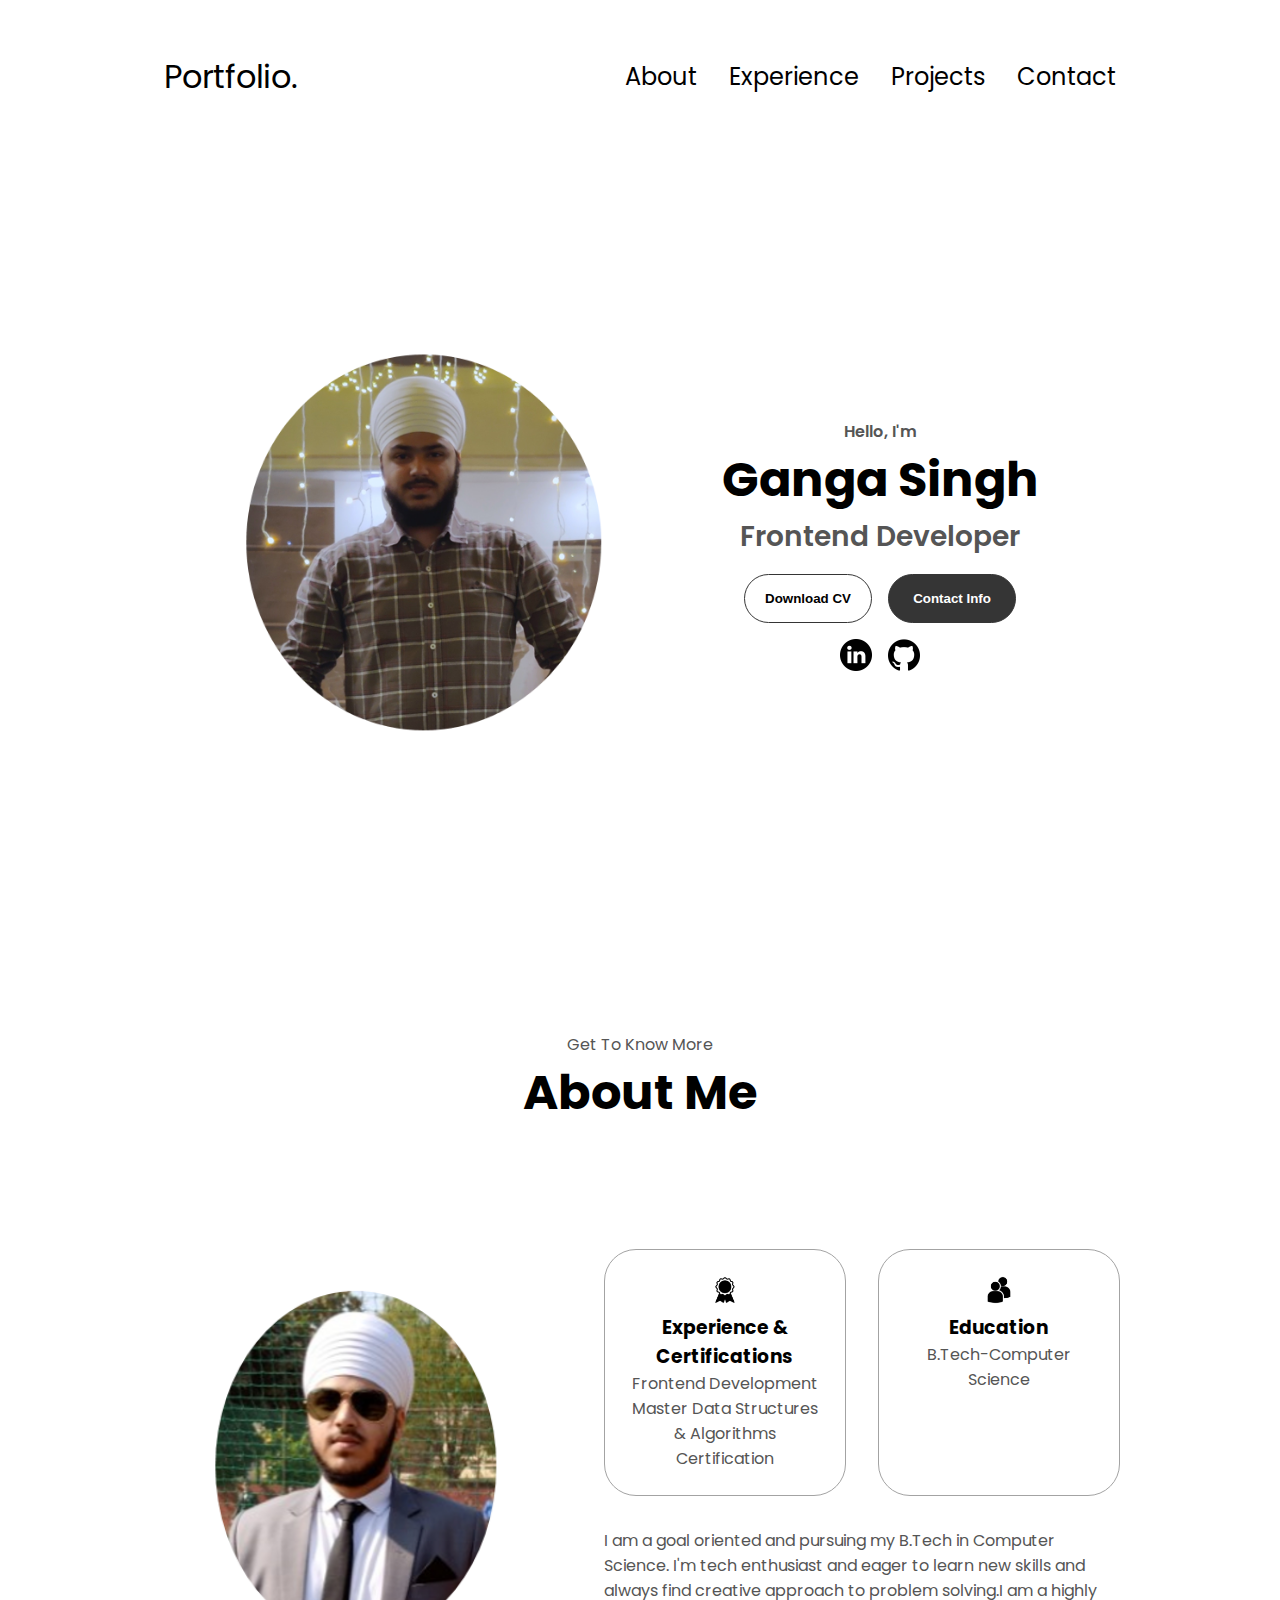
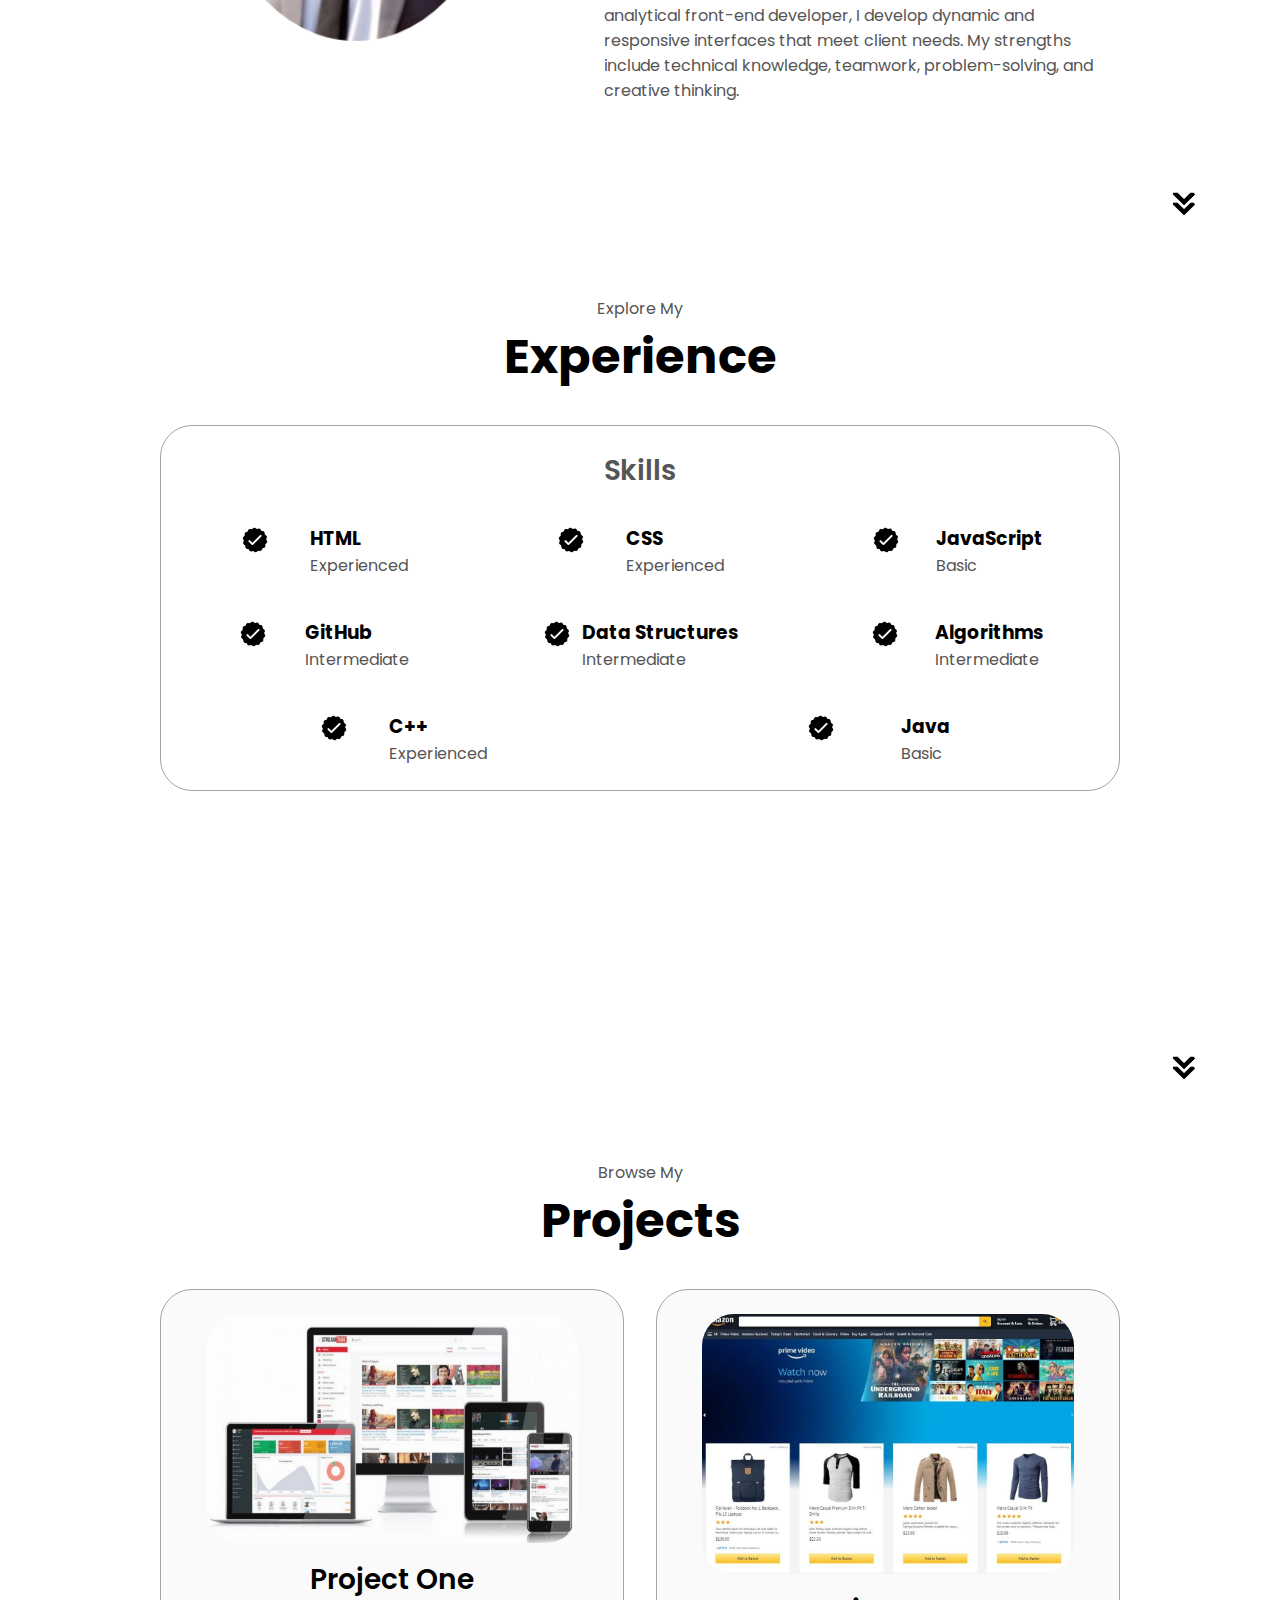
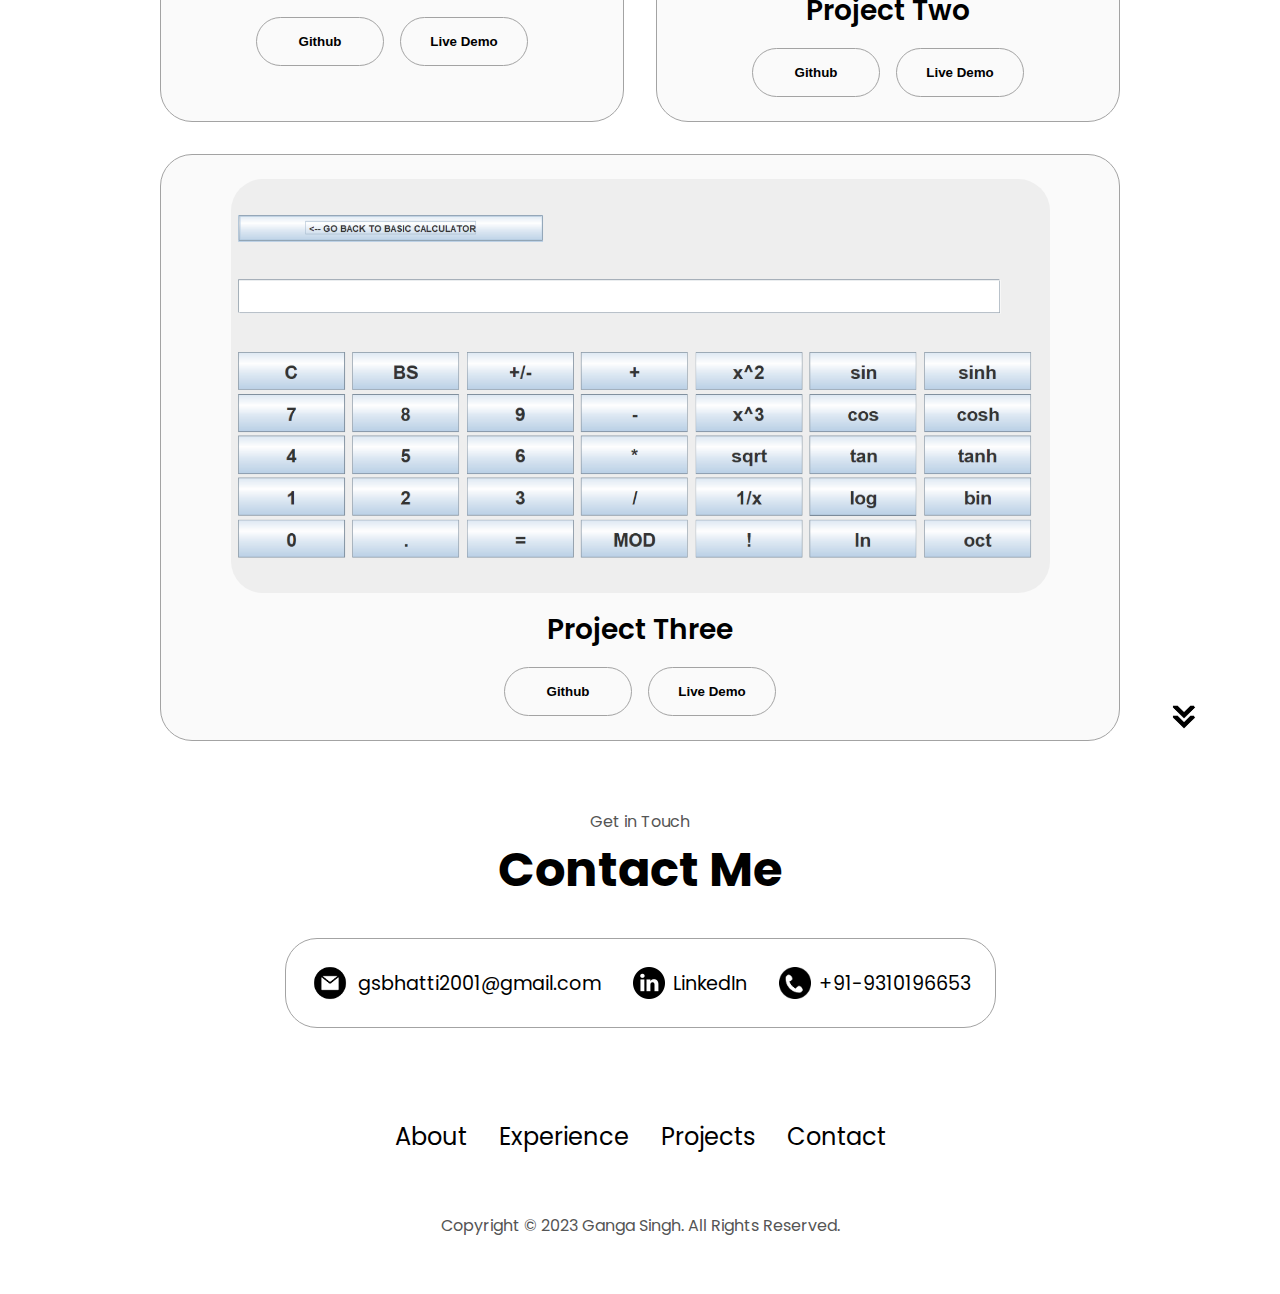
==== commit 14453454: "Finalize" ====
--- a/Portfolio/index.html
+++ b/Portfolio/index.html
@@ -39,7 +39,7 @@
     </nav>
     <section id="profile">
         <div class="section__pic-container">
-            <img src="./img/" alt="Ganga Singh profile picture" />
+            <img src="./img/profilepic1.png" alt="Ganga Singh profile picture" />
         </div>
         <div class="section__text">
             <p class="section__text__p1">Hello, I'm</p>
@@ -66,29 +66,34 @@
         <h1 class="title">About Me</h1>
         <div class="section-container">
             <div class="section__pic-container">
-                <img src="./img/about.png" alt="Profile picture" class="about-pic" />
+                <img src="./img/profilepic2.png" alt="Profile picture" class="about-pic" />
             </div>
             <div class="about-details-container">
                 <div class="about-containers">
                     <div class="details-container">
                         <img src="./img/experience.png" alt="Experience icon" class="icon" />
-                        <h3>Experience</h3>
+                        <h3>Experience & Certifications</h3>
                         <p>Frontend Development</p>
+                        <p>Master Data Structures & Algorithms Certification</p>
                     </div>
                     <div class="details-container">
                         <img src="./img/education.png" alt="Education icon" class="icon" />
                         <h3>Education</h3>
-                        <p>B.Tech </p>
+                        <p>B.Tech-Computer Science</p>
                     </div>
                 </div>
                 <div class="text-container">
                     <p>
-                        yo!
+                        I am a goal oriented and pursuing my B.Tech in Computer Science. I'm tech enthusiast and eager
+                        to learn new skills and always find creative
+                        approach to problem solving.I am a highly analytical front-end developer, I develop dynamic and
+                        responsive interfaces that meet client needs.
+                        My strengths include technical knowledge, teamwork, problem-solving, and creative thinking.
                     </p>
                 </div>
             </div>
         </div>
-        <img src="./img/arrow.png" alt="Arrow icon" class="icon arrow" onclick="location.href='./#experience'" />
+        <img src="./img/arrow.png" alt="Arrow icon" class="icon arrow" onclick="location.href='#experience'" />
     </section>
     <section id="experience">
         <p class="section__text__p1">Explore My</p>
@@ -122,15 +127,43 @@
                         <article>
                             <img src="./img/checkmark.png" alt="Experience icon" class="icon" />
                             <div>
-                                <h3>Git</h3>
+                                <h3>GitHub</h3>
                                 <p>Intermediate</p>
                             </div>
                         </article>
-                    </div>
-                </div>
-            </div>
-        </div>
-        <img src="./img/arrow.png" alt="Arrow icon" class="icon arrow" onclick="location.href='./#projects'" />
+                        <article>
+                            <img src="./img/checkmark.png" alt="Experience icon" class="icon" />
+                            <div>
+                                <h3>Data Structures</h3>
+                                <p>Intermediate</p>
+                            </div>
+                        </article>
+                        <article>
+                            <img src="./img/checkmark.png" alt="Experience icon" class="icon" />
+                            <div>
+                                <h3>Algorithms</h3>
+                                <p>Intermediate</p>
+                            </div>
+                        </article>
+                        <article>
+                            <img src="./img/checkmark.png" alt="Experience icon" class="icon" />
+                            <div>
+                                <h3>C++</h3>
+                                <p>Experienced</p>
+                            </div>
+                        </article>
+                        <article>
+                            <img src="./img/checkmark.png" alt="Experience icon" class="icon" />
+                            <div>
+                                <h3>Java</h3>
+                                <p>Basic</p>
+                            </div>
+                        </article>
+                    </div>
+                </div>
+            </div>
+        </div>
+        <img src="./img/arrow.png" alt="Arrow icon" class="icon arrow" onclick="location.href='#projects'" />
     </section>
     <section id="projects">
         <p class="section__text__p1">Browse My</p>
@@ -139,7 +172,7 @@
             <div class="about-containers">
                 <div class="details-container color-container">
                     <div class="article-container">
-                        <img src="./img/project-1.png" alt="Project 1" class="project-img" />
+                        <img src="./img/project-1.jpg" alt="Project 1" class="project-img" />
                     </div>
                     <h2 class="experience-sub-title project-title">Project One</h2>
                     <div class="btn-container">
@@ -155,7 +188,7 @@
                 </div>
                 <div class="details-container color-container">
                     <div class="article-container">
-                        <img src="./img/project-2.png" alt="Project 2" class="project-img" />
+                        <img src="./img/project-2.jpg" alt="Project 2" class="project-img" />
                     </div>
                     <h2 class="experience-sub-title project-title">Project Two</h2>
                     <div class="btn-container">
@@ -187,7 +220,7 @@
                 </div>
             </div>
         </div>
-        <img src="./img/arrow.png" alt="Arrow icon" class="icon arrow" onclick="location.href='./#contact'" />
+        <img src="./img/arrow.png" alt="Arrow icon" class="icon arrow" onclick="location.href='#contact'" />
     </section>
     <section id="contact">
         <p class="section__text__p1">Get in Touch</p>
--- a/Portfolio/style.css
+++ b/Portfolio/style.css
@@ -325,7 +325,7 @@
 
 article {
     display: flex;
-    width: 10rem;
+    width: 12.5rem;
     justify-content: space-around;
     gap: 0.5rem;
 }
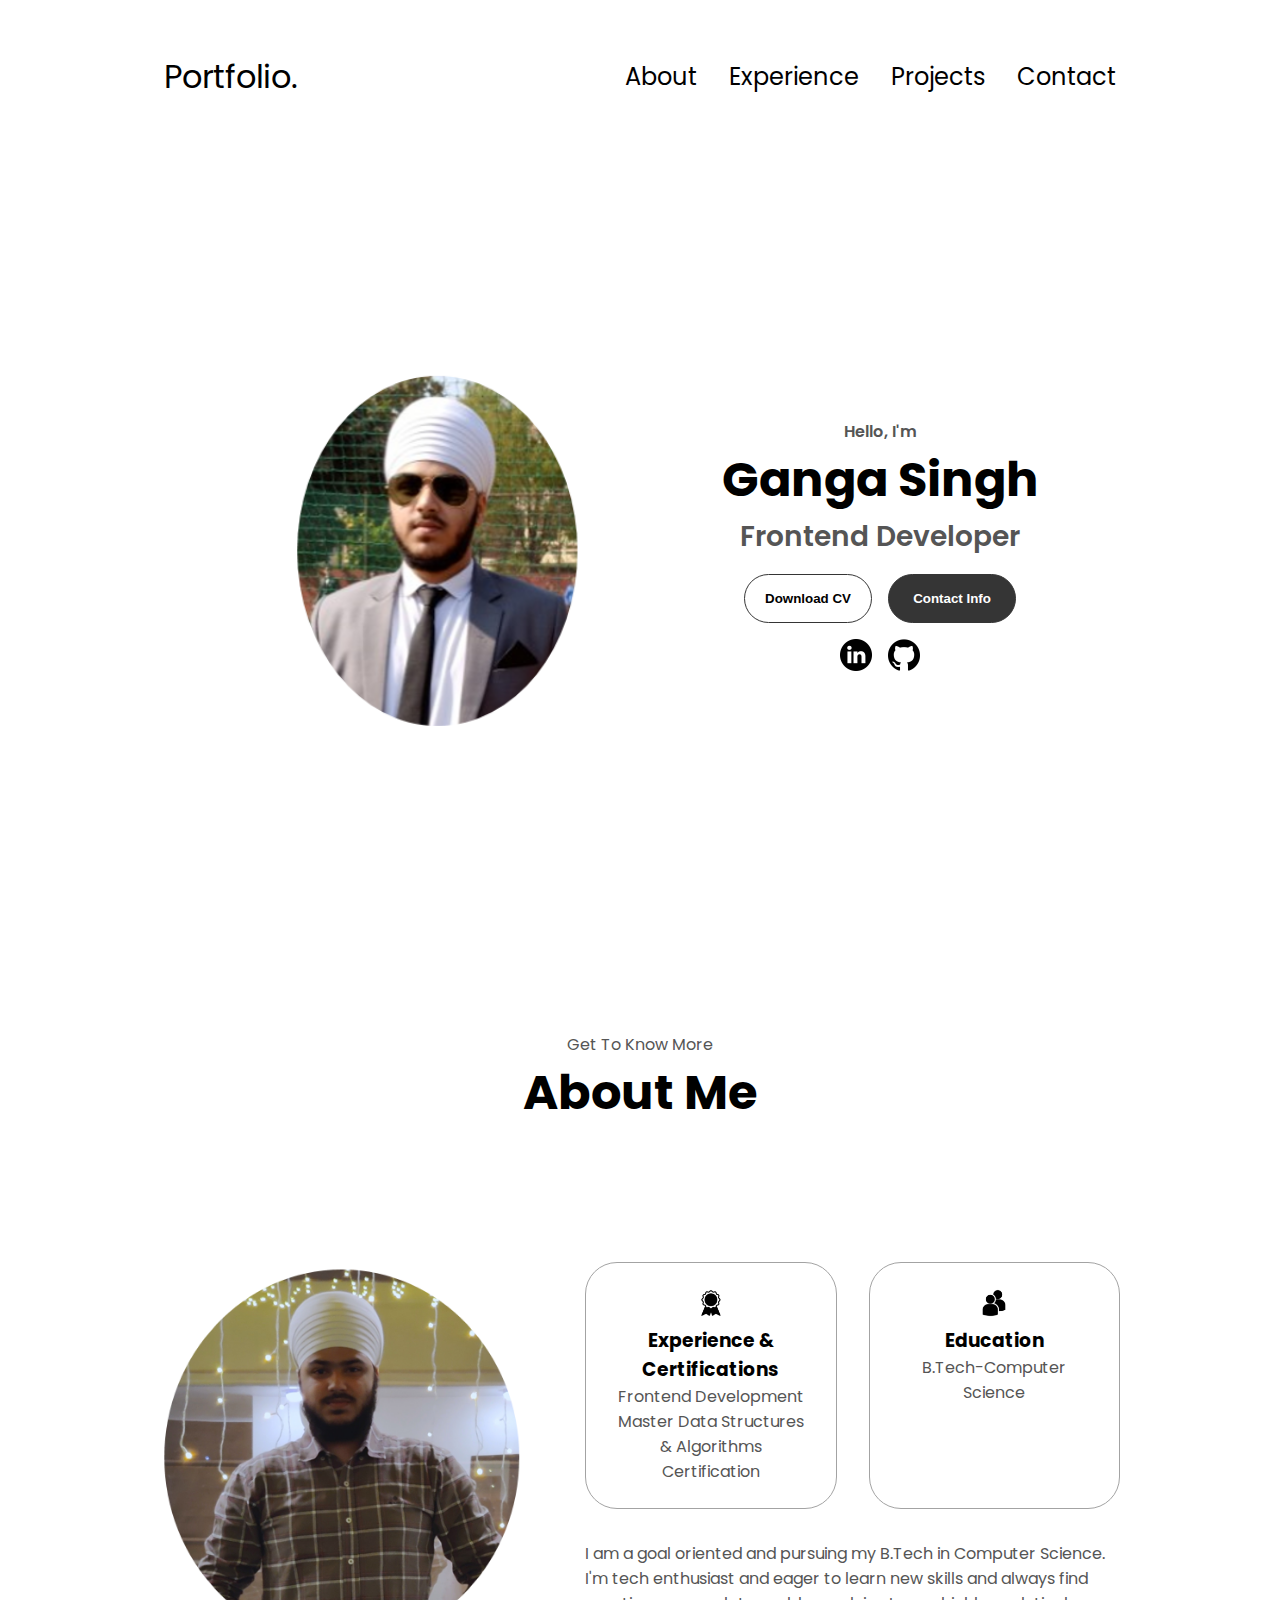
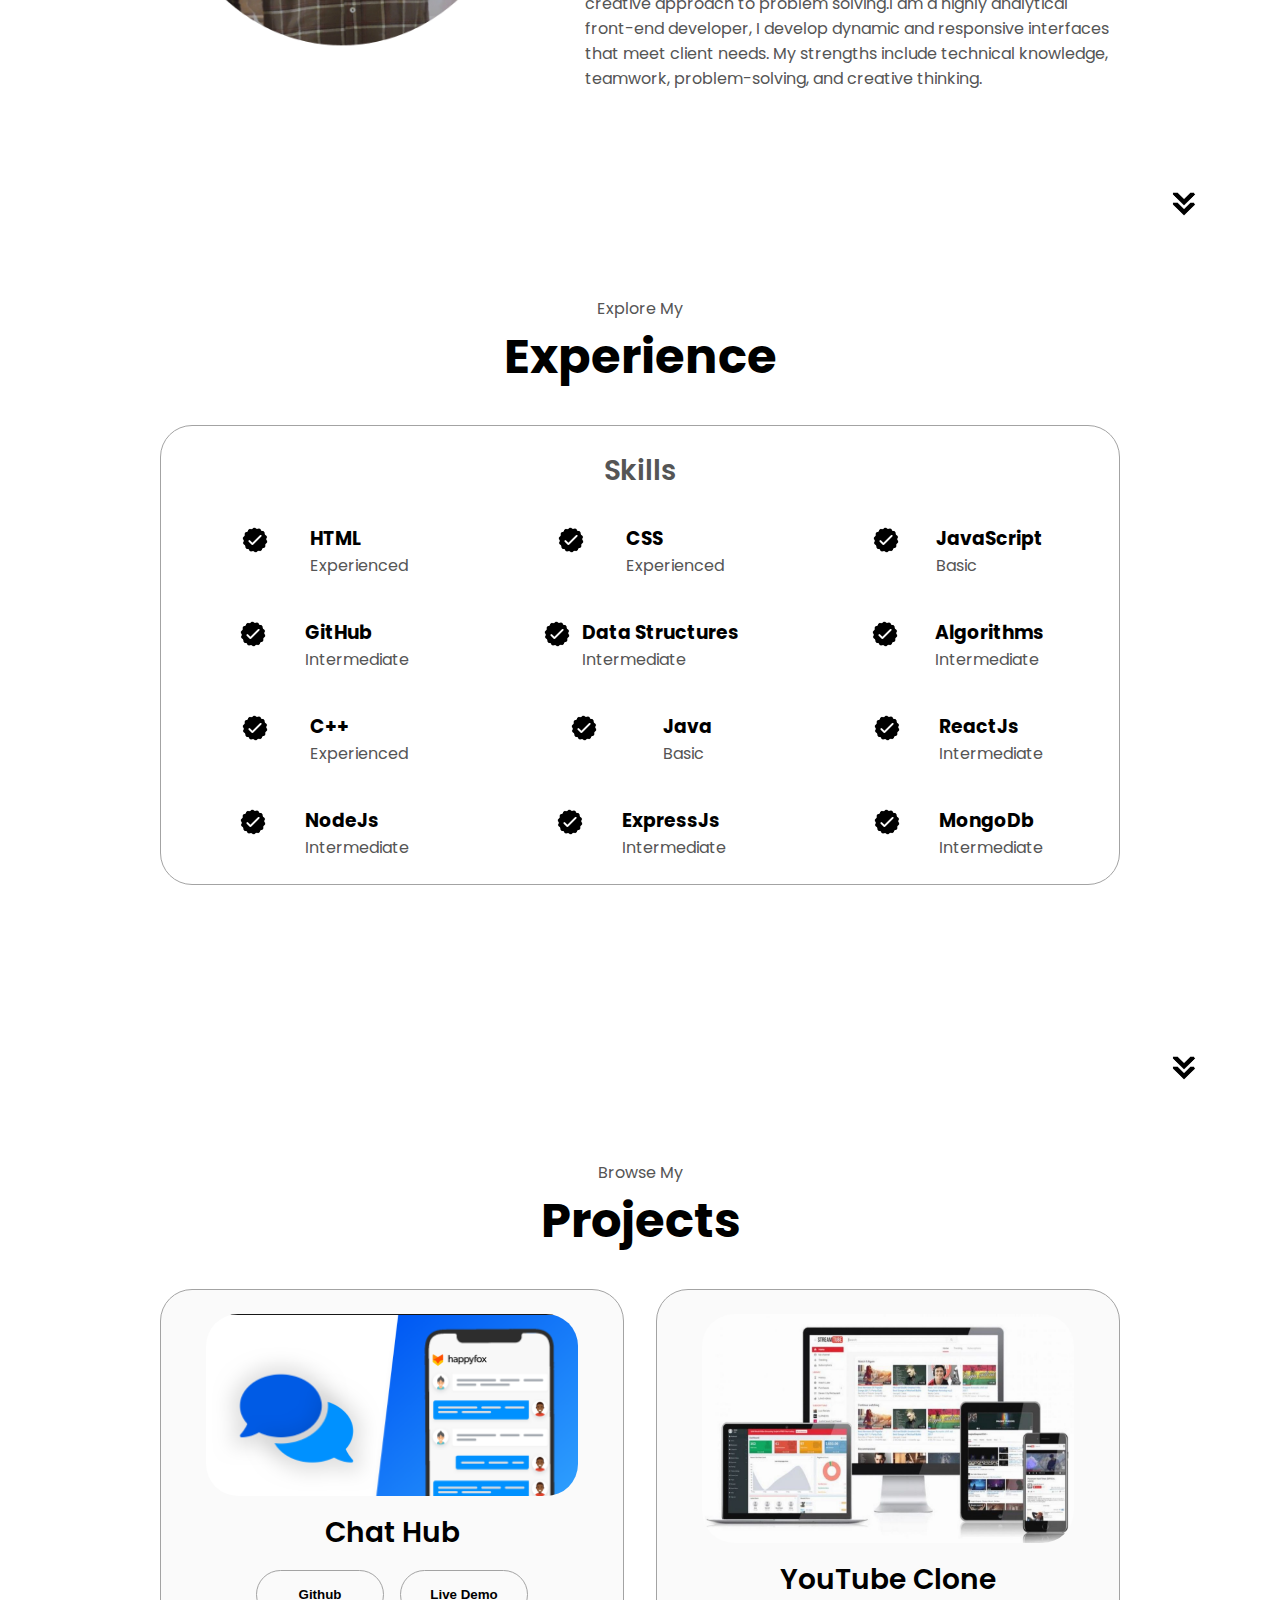
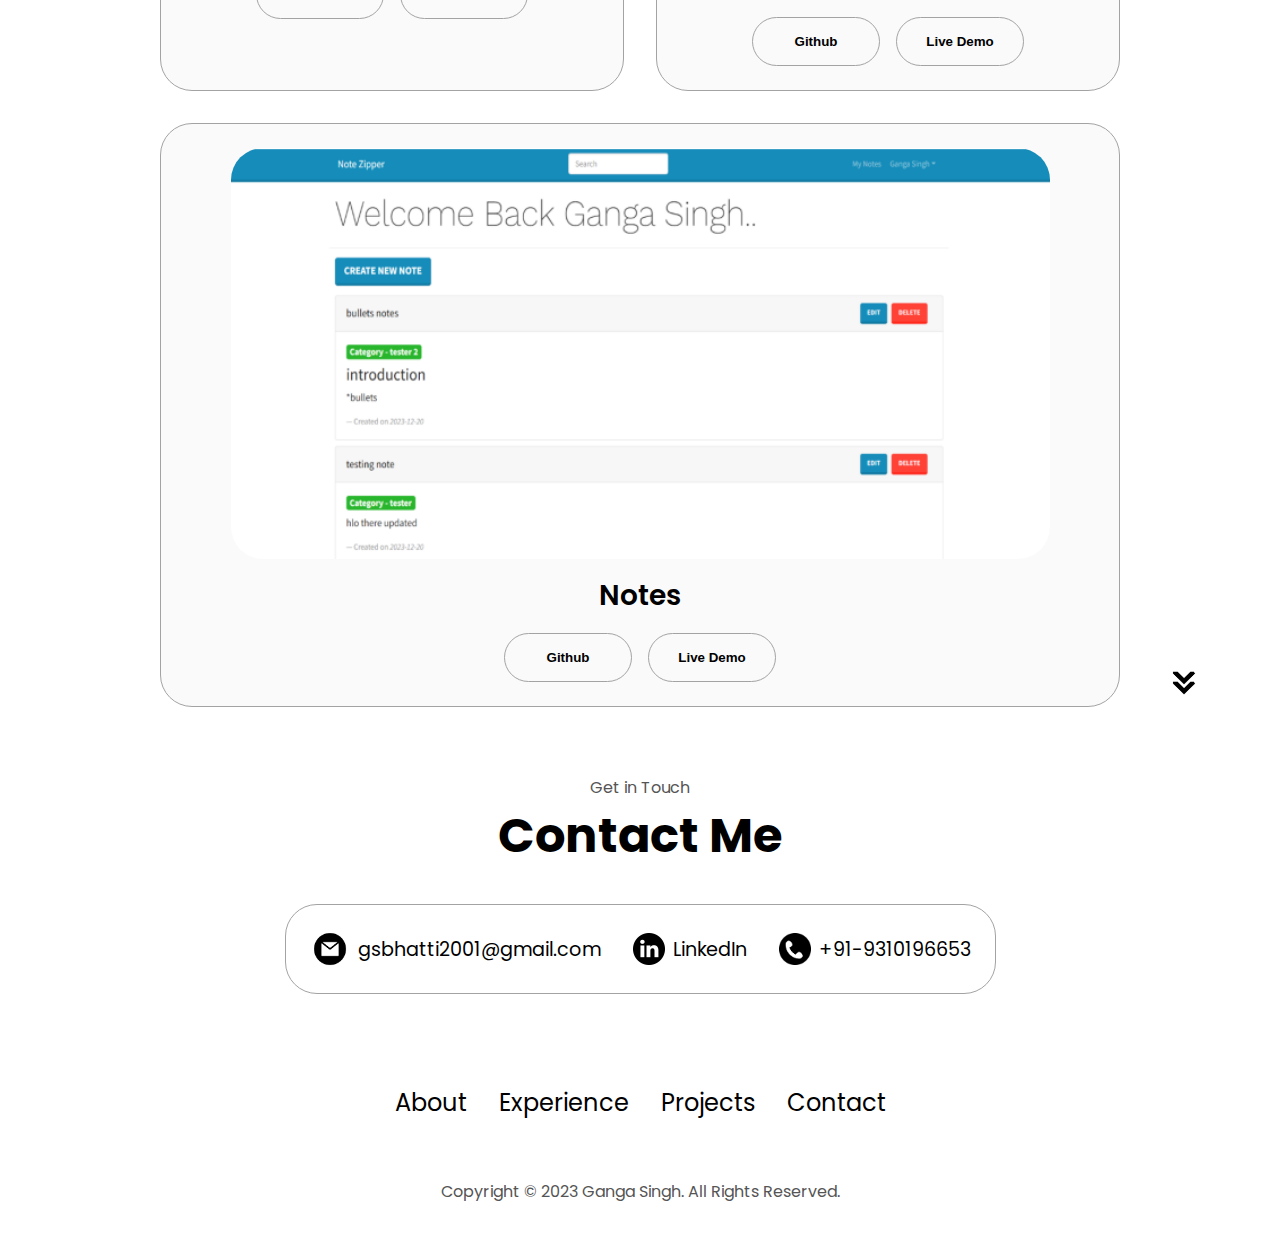
==== commit 2dbb224b: "update" ====
--- a/Portfolio/index.html
+++ b/Portfolio/index.html
@@ -39,14 +39,14 @@
     </nav>
     <section id="profile">
         <div class="section__pic-container">
-            <img src="./img/profilepic1.png" alt="Ganga Singh profile picture" />
+            <img src="./img/profilepic2.png" alt="Ganga Singh profile picture" />
         </div>
         <div class="section__text">
             <p class="section__text__p1">Hello, I'm</p>
             <h1 class="title">Ganga Singh</h1>
             <p class="section__text__p2">Frontend Developer</p>
             <div class="btn-container">
-                <button class="btn btn-color-2" onclick="window.open('./img/Resume.pdf')">
+                <button class="btn btn-color-2" >
                     Download CV
                 </button>
                 <button class="btn btn-color-1" onclick="location.href='#contact'">
@@ -66,7 +66,7 @@
         <h1 class="title">About Me</h1>
         <div class="section-container">
             <div class="section__pic-container">
-                <img src="./img/profilepic2.png" alt="Profile picture" class="about-pic" />
+                <img src="./img/profilepic1.png" alt="Profile picture" class="about-pic" />
             </div>
             <div class="about-details-container">
                 <div class="about-containers">
@@ -159,6 +159,34 @@
                                 <p>Basic</p>
                             </div>
                         </article>
+                         <article>
+                            <img src="./img/checkmark.png" alt="Experience icon" class="icon" />
+                            <div>
+                                <h3>ReactJs</h3>
+                                <p>Intermediate</p>
+                            </div>
+                        </article>
+                         <article>
+                            <img src="./img/checkmark.png" alt="Experience icon" class="icon" />
+                            <div>
+                                <h3>NodeJs</h3>
+                                <p>Intermediate</p>
+                            </div>
+                        </article>
+                         <article>
+                            <img src="./img/checkmark.png" alt="Experience icon" class="icon" />
+                            <div>
+                                <h3>ExpressJs</h3>
+                                <p>Intermediate</p>
+                            </div>
+                        </article>
+                         <article>
+                            <img src="./img/checkmark.png" alt="Experience icon" class="icon" />
+                            <div>
+                                <h3>MongoDb</h3>
+                                <p>Intermediate</p>
+                            </div>
+                        </article>
                     </div>
                 </div>
             </div>
@@ -172,48 +200,48 @@
             <div class="about-containers">
                 <div class="details-container color-container">
                     <div class="article-container">
-                        <img src="./img/project-1.jpg" alt="Project 1" class="project-img" />
-                    </div>
-                    <h2 class="experience-sub-title project-title">Project One</h2>
+                        <img src="./img/project-5.png" alt="Project 1" class="project-img" />
+                    </div>
+                    <h2 class="experience-sub-title project-title">Chat Hub</h2>
+                    <div class="btn-container">
+                        <button class="btn btn-color-2 project-btn"
+                            onclick="location.href='https://github.com/crystal1509/Chat-App-using-MERN-Stack'">
+                            Github
+                        </button>
+                        <button class="btn btn-color-2 project-btn"
+                            onclick="location.href='https://github.com/'">
+                            Live Demo
+                        </button>
+                    </div>
+                </div>
+                <div class="details-container color-container">
+                    <div class="article-container">
+                        <img src="./img/project-1.jpg" alt="Project 2" class="project-img" />
+                    </div>
+                    <h2 class="experience-sub-title project-title">YouTube Clone</h2>
                     <div class="btn-container">
                         <button class="btn btn-color-2 project-btn"
                             onclick="location.href='https://github.com/crystal1509/Youtube_clone01'">
                             Github
                         </button>
                         <button class="btn btn-color-2 project-btn"
-                            onclick="location.href='https://crystal1509.github.io/Youtube_clone01/'">
+                            onclick="location.href='https://github.com/'">
                             Live Demo
                         </button>
                     </div>
                 </div>
                 <div class="details-container color-container">
                     <div class="article-container">
-                        <img src="./img/project-2.jpg" alt="Project 2" class="project-img" />
-                    </div>
-                    <h2 class="experience-sub-title project-title">Project Two</h2>
+                        <img src="./img/project-3.png" alt="Project 3" class="project-img" />
+                    </div>
+                    <h2 class="experience-sub-title project-title">Notes</h2>
                     <div class="btn-container">
                         <button class="btn btn-color-2 project-btn"
-                            onclick="location.href='https://github.com/crystal1509/Amazon_Clone'">
+                            onclick="location.href='https://github.com/crystal1509/notezipper'">
                             Github
                         </button>
                         <button class="btn btn-color-2 project-btn"
-                            onclick="location.href='https://amazonclonegangasingh.netlify.app/'">
-                            Live Demo
-                        </button>
-                    </div>
-                </div>
-                <div class="details-container color-container">
-                    <div class="article-container">
-                        <img src="./img/project-3.png" alt="Project 3" class="project-img" />
-                    </div>
-                    <h2 class="experience-sub-title project-title">Project Three</h2>
-                    <div class="btn-container">
-                        <button class="btn btn-color-2 project-btn"
-                            onclick="location.href='https://github.com/crystal1509/scientific-calculator'">
-                            Github
-                        </button>
-                        <button class="btn btn-color-2 project-btn"
-                            onclick="location.href='https://github.com/crystal1509/scientific-calculator'">
+                            onclick="location.href='https://github.com/'">
                             Live Demo
                         </button>
                     </div>
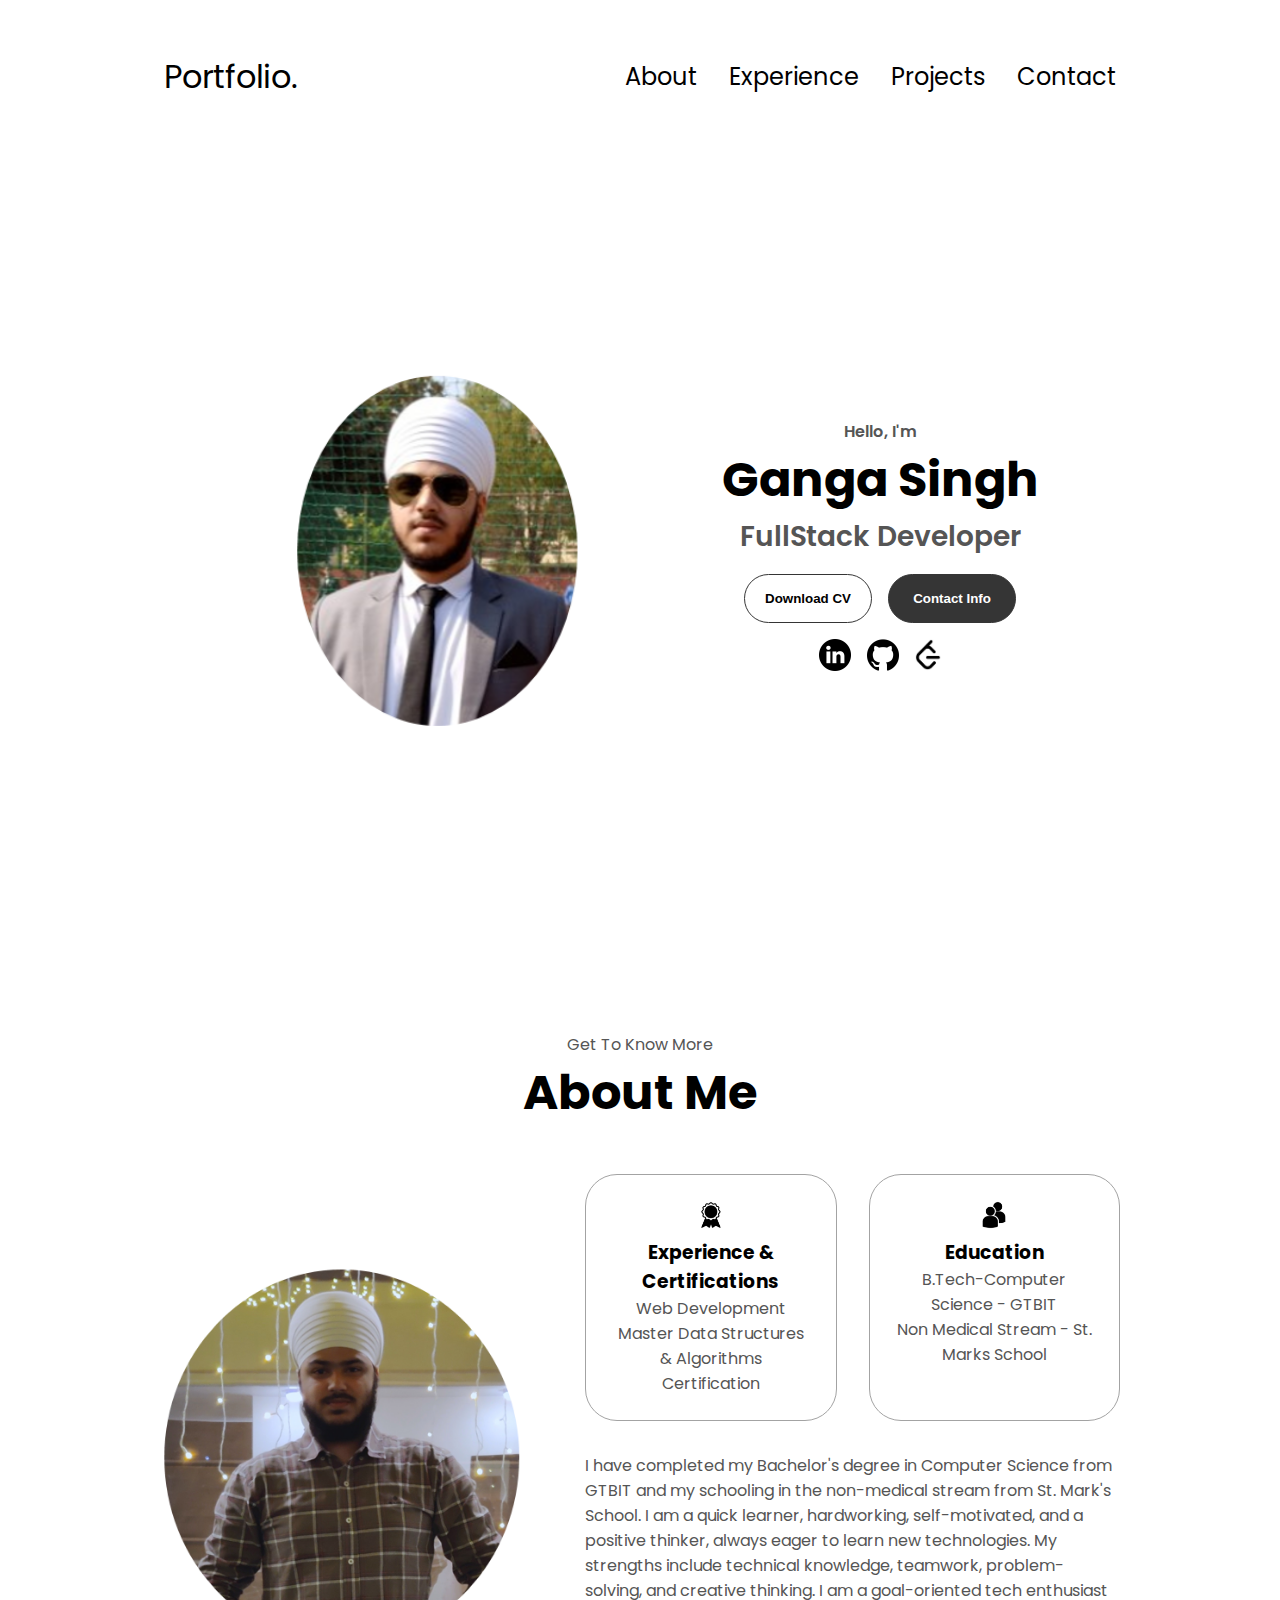
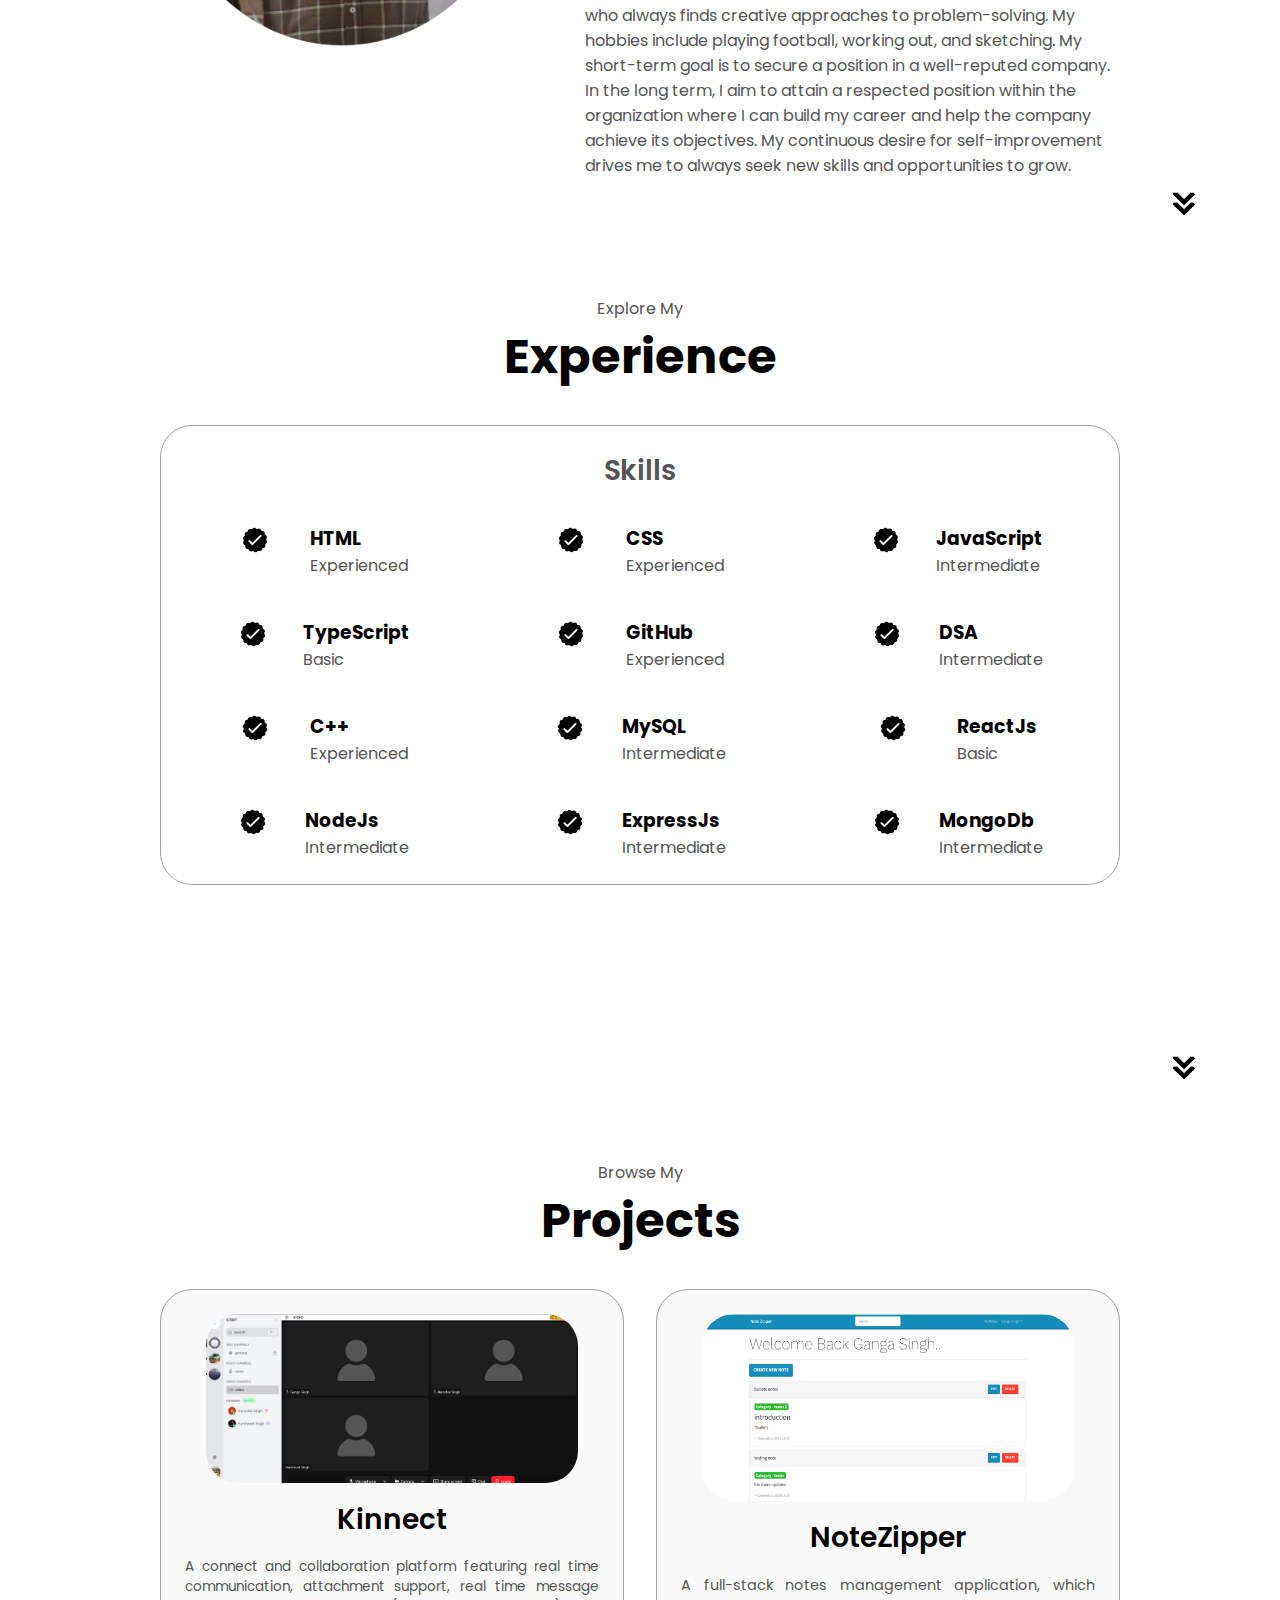
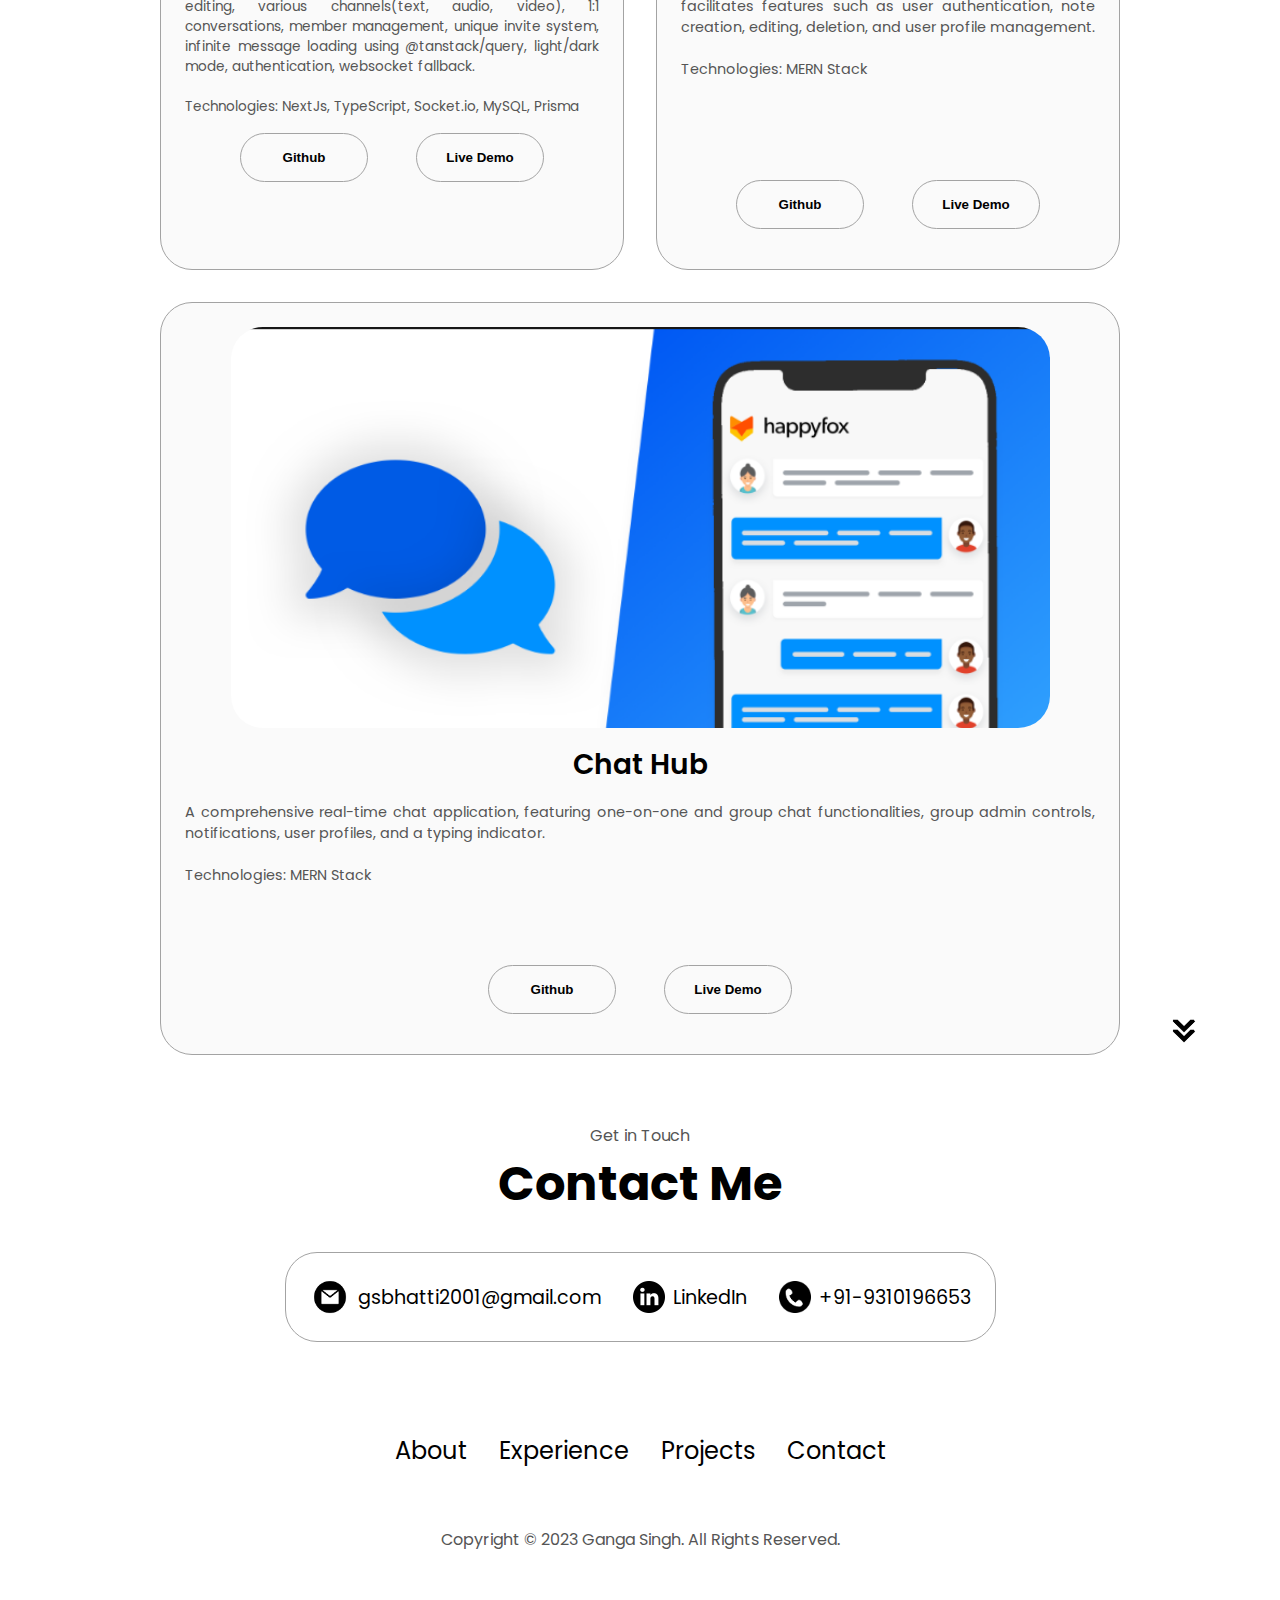
==== commit e18a53a5: "update portfolio" ====
--- a/Portfolio/index.html
+++ b/Portfolio/index.html
@@ -1,287 +1,449 @@
 <!DOCTYPE html>
 <html lang="en">
-
-<head>
-    <meta charset="UTF-8">
-    <meta name="viewport" content="width=device-width, initial-scale=1.0">
+  <head>
+    <meta charset="UTF-8" />
+    <meta name="viewport" content="width=device-width, initial-scale=1.0" />
     <link rel="stylesheet" href="style.css" />
     <link rel="stylesheet" href="mediaqueries.css" />
     <title>Ganga Singh Portfolio</title>
-</head>
+  </head>
 
-<body>
+  <body>
     <nav id="desktop-nav">
-        <div class="logo">Portfolio.</div>
-        <div>
-            <ul class="nav-links">
-                <li><a href="#about">About</a></li>
-                <li><a href="#experience">Experience</a></li>
-                <li><a href="#projects">Projects</a></li>
-                <li><a href="#contact">Contact</a></li>
-            </ul>
-        </div>
+      <div class="logo">Portfolio.</div>
+      <div>
+        <ul class="nav-links">
+          <li><a href="#about">About</a></li>
+          <li><a href="#experience">Experience</a></li>
+          <li><a href="#projects">Projects</a></li>
+          <li><a href="#contact">Contact</a></li>
+        </ul>
+      </div>
     </nav>
     <nav id="h-nav">
-        <div class="logo">Portfolio.</div>
-        <div class="h-menu">
-            <div class="h-icon" onclick="toggleMenu()">
-                <span></span>
-                <span></span>
-                <span></span>
-            </div>
-            <div class="menu-links">
-                <li><a href="#about" onclick="toggleMenu()">About</a></li>
-                <li><a href="#experience" onclick="toggleMenu()">Experience</a></li>
-                <li><a href="#projects" onclick="toggleMenu()">Projects</a></li>
-                <li><a href="#contact" onclick="toggleMenu()">Contact</a></li>
-            </div>
-        </div>
+      <div class="logo">Portfolio.</div>
+      <div class="h-menu">
+        <div class="h-icon" onclick="toggleMenu()">
+          <span></span>
+          <span></span>
+          <span></span>
+        </div>
+        <div class="menu-links">
+          <li><a href="#about" onclick="toggleMenu()">About</a></li>
+          <li><a href="#experience" onclick="toggleMenu()">Experience</a></li>
+          <li><a href="#projects" onclick="toggleMenu()">Projects</a></li>
+          <li><a href="#contact" onclick="toggleMenu()">Contact</a></li>
+        </div>
+      </div>
     </nav>
     <section id="profile">
-        <div class="section__pic-container">
-            <img src="./img/profilepic2.png" alt="Ganga Singh profile picture" />
-        </div>
-        <div class="section__text">
-            <p class="section__text__p1">Hello, I'm</p>
-            <h1 class="title">Ganga Singh</h1>
-            <p class="section__text__p2">Frontend Developer</p>
-            <div class="btn-container">
-                <button class="btn btn-color-2" >
-                    Download CV
-                </button>
-                <button class="btn btn-color-1" onclick="location.href='#contact'">
-                    Contact Info
-                </button>
-            </div>
-            <div id="socials-container">
-                <img src="./img/linkedin.png" alt="My LinkedIn profile" class="icon"
-                    onclick="location.href='https://www.linkedin.com/in/ganga-singh-94941a219/'" />
-                <img src="./img/github.png" alt="My Github profile" class="icon"
-                    onclick="location.href='https://github.com/crystal1509'" />
-            </div>
-        </div>
+      <div class="section__pic-container">
+        <img src="./img/profilepic2.png" alt="Ganga Singh profile picture" />
+      </div>
+      <div class="section__text">
+        <p class="section__text__p1">Hello, I'm</p>
+        <h1 class="title">Ganga Singh</h1>
+        <p class="section__text__p2">FullStack Developer</p>
+        <div class="btn-container">
+          <button
+            class="btn btn-color-2"
+            onclick="window.open('./img/Ganga Resume update new.pdf')"
+          >
+            Download CV
+          </button>
+          <button class="btn btn-color-1" onclick="location.href='#contact'">
+            Contact Info
+          </button>
+        </div>
+        <div id="socials-container">
+          <img
+            src="./img/linkedin.png"
+            alt="My LinkedIn profile"
+            class="icon"
+            onclick="location.href='https://www.linkedin.com/in/ganga-singh-94941a219/'"
+          />
+          <img
+            src="./img/github.png"
+            alt="My Github profile"
+            class="icon"
+            onclick="location.href='https://github.com/crystal1509'"
+          />
+          <img
+            src="./img/leetcode.png"
+            alt="My Leetcode profile"
+            class="icon"
+            onclick="location.href='https://leetcode.com/u/gsbhatti2001/'"
+          />
+        </div>
+      </div>
     </section>
     <section id="about">
-        <p class="section__text__p1">Get To Know More</p>
-        <h1 class="title">About Me</h1>
-        <div class="section-container">
-            <div class="section__pic-container">
-                <img src="./img/profilepic1.png" alt="Profile picture" class="about-pic" />
-            </div>
-            <div class="about-details-container">
-                <div class="about-containers">
-                    <div class="details-container">
-                        <img src="./img/experience.png" alt="Experience icon" class="icon" />
-                        <h3>Experience & Certifications</h3>
-                        <p>Frontend Development</p>
-                        <p>Master Data Structures & Algorithms Certification</p>
-                    </div>
-                    <div class="details-container">
-                        <img src="./img/education.png" alt="Education icon" class="icon" />
-                        <h3>Education</h3>
-                        <p>B.Tech-Computer Science</p>
-                    </div>
-                </div>
-                <div class="text-container">
-                    <p>
-                        I am a goal oriented and pursuing my B.Tech in Computer Science. I'm tech enthusiast and eager
-                        to learn new skills and always find creative
-                        approach to problem solving.I am a highly analytical front-end developer, I develop dynamic and
-                        responsive interfaces that meet client needs.
-                        My strengths include technical knowledge, teamwork, problem-solving, and creative thinking.
-                    </p>
-                </div>
-            </div>
-        </div>
-        <img src="./img/arrow.png" alt="Arrow icon" class="icon arrow" onclick="location.href='#experience'" />
+      <p class="section__text__p1">Get To Know More</p>
+      <h1 class="title">About Me</h1>
+      <div class="section-container">
+        <div class="section__pic-container">
+          <img
+            src="./img/profilepic1.png"
+            alt="Profile picture"
+            class="about-pic"
+          />
+        </div>
+        <div class="about-details-container">
+          <div class="about-containers">
+            <div class="details-container">
+              <img
+                src="./img/experience.png"
+                alt="Experience icon"
+                class="icon"
+              />
+              <h3>Experience & Certifications</h3>
+              <p>Web Development</p>
+              <p>Master Data Structures & Algorithms Certification</p>
+            </div>
+            <div class="details-container">
+              <img
+                src="./img/education.png"
+                alt="Education icon"
+                class="icon"
+              />
+              <h3>Education</h3>
+              <p>B.Tech-Computer Science - GTBIT</p>
+              <p>Non Medical Stream - St. Marks School</p>
+            </div>
+          </div>
+          <div class="text-container">
+            <p>
+              I have completed my Bachelor's degree in Computer Science from
+              GTBIT and my schooling in the non-medical stream from St. Mark's
+              School. I am a quick learner, hardworking, self-motivated, and a
+              positive thinker, always eager to learn new technologies. My
+              strengths include technical knowledge, teamwork, problem-solving,
+              and creative thinking. I am a goal-oriented tech enthusiast who
+              always finds creative approaches to problem-solving. My hobbies
+              include playing football, working out, and sketching. My
+              short-term goal is to secure a position in a well-reputed company.
+              In the long term, I aim to attain a respected position within the
+              organization where I can build my career and help the company
+              achieve its objectives. My continuous desire for self-improvement
+              drives me to always seek new skills and opportunities to grow.
+            </p>
+          </div>
+        </div>
+      </div>
+      <img
+        src="./img/arrow.png"
+        alt="Arrow icon"
+        class="icon arrow"
+        onclick="location.href='#experience'"
+      />
     </section>
     <section id="experience">
-        <p class="section__text__p1">Explore My</p>
-        <h1 class="title">Experience</h1>
-        <div class="experience-details-container">
-            <div class="about-containers">
-                <div class="details-container">
-                    <h2 class="experience-sub-title">Skills</h2>
-                    <div class="article-container">
-                        <article>
-                            <img src="./img/checkmark.png" alt="Experience icon" class="icon" />
-                            <div>
-                                <h3>HTML</h3>
-                                <p>Experienced</p>
-                            </div>
-                        </article>
-                        <article>
-                            <img src="./img/checkmark.png" alt="Experience icon" class="icon" />
-                            <div>
-                                <h3>CSS</h3>
-                                <p>Experienced</p>
-                            </div>
-                        </article>
-                        <article>
-                            <img src="./img/checkmark.png" alt="Experience icon" class="icon" />
-                            <div>
-                                <h3>JavaScript</h3>
-                                <p>Basic</p>
-                            </div>
-                        </article>
-                        <article>
-                            <img src="./img/checkmark.png" alt="Experience icon" class="icon" />
-                            <div>
-                                <h3>GitHub</h3>
-                                <p>Intermediate</p>
-                            </div>
-                        </article>
-                        <article>
-                            <img src="./img/checkmark.png" alt="Experience icon" class="icon" />
-                            <div>
-                                <h3>Data Structures</h3>
-                                <p>Intermediate</p>
-                            </div>
-                        </article>
-                        <article>
-                            <img src="./img/checkmark.png" alt="Experience icon" class="icon" />
-                            <div>
-                                <h3>Algorithms</h3>
-                                <p>Intermediate</p>
-                            </div>
-                        </article>
-                        <article>
-                            <img src="./img/checkmark.png" alt="Experience icon" class="icon" />
-                            <div>
-                                <h3>C++</h3>
-                                <p>Experienced</p>
-                            </div>
-                        </article>
-                        <article>
-                            <img src="./img/checkmark.png" alt="Experience icon" class="icon" />
-                            <div>
-                                <h3>Java</h3>
-                                <p>Basic</p>
-                            </div>
-                        </article>
-                         <article>
-                            <img src="./img/checkmark.png" alt="Experience icon" class="icon" />
-                            <div>
-                                <h3>ReactJs</h3>
-                                <p>Intermediate</p>
-                            </div>
-                        </article>
-                         <article>
-                            <img src="./img/checkmark.png" alt="Experience icon" class="icon" />
-                            <div>
-                                <h3>NodeJs</h3>
-                                <p>Intermediate</p>
-                            </div>
-                        </article>
-                         <article>
-                            <img src="./img/checkmark.png" alt="Experience icon" class="icon" />
-                            <div>
-                                <h3>ExpressJs</h3>
-                                <p>Intermediate</p>
-                            </div>
-                        </article>
-                         <article>
-                            <img src="./img/checkmark.png" alt="Experience icon" class="icon" />
-                            <div>
-                                <h3>MongoDb</h3>
-                                <p>Intermediate</p>
-                            </div>
-                        </article>
-                    </div>
-                </div>
-            </div>
-        </div>
-        <img src="./img/arrow.png" alt="Arrow icon" class="icon arrow" onclick="location.href='#projects'" />
+      <p class="section__text__p1">Explore My</p>
+      <h1 class="title">Experience</h1>
+      <div class="experience-details-container">
+        <div class="about-containers">
+          <div class="details-container">
+            <h2 class="experience-sub-title">Skills</h2>
+            <div class="article-container">
+              <article>
+                <img
+                  src="./img/checkmark.png"
+                  alt="Experience icon"
+                  class="icon"
+                />
+                <div>
+                  <h3>HTML</h3>
+                  <p>Experienced</p>
+                </div>
+              </article>
+              <article>
+                <img
+                  src="./img/checkmark.png"
+                  alt="Experience icon"
+                  class="icon"
+                />
+                <div>
+                  <h3>CSS</h3>
+                  <p>Experienced</p>
+                </div>
+              </article>
+              <article>
+                <img
+                  src="./img/checkmark.png"
+                  alt="Experience icon"
+                  class="icon"
+                />
+                <div>
+                  <h3>JavaScript</h3>
+                  <p>Intermediate</p>
+                </div>
+              </article>
+              <article>
+                <img
+                  src="./img/checkmark.png"
+                  alt="Experience icon"
+                  class="icon"
+                />
+                <div>
+                  <h3>TypeScript</h3>
+                  <p>Basic</p>
+                </div>
+              </article>
+              <article>
+                <img
+                  src="./img/checkmark.png"
+                  alt="Experience icon"
+                  class="icon"
+                />
+                <div>
+                  <h3>GitHub</h3>
+                  <p>Experienced</p>
+                </div>
+              </article>
+              <article>
+                <img
+                  src="./img/checkmark.png"
+                  alt="Experience icon"
+                  class="icon"
+                />
+                <div>
+                  <h3>DSA</h3>
+                  <p>Intermediate</p>
+                </div>
+              </article>
+              <article>
+                <img
+                  src="./img/checkmark.png"
+                  alt="Experience icon"
+                  class="icon"
+                />
+                <div>
+                  <h3>C++</h3>
+                  <p>Experienced</p>
+                </div>
+              </article>
+              <article>
+                <img
+                  src="./img/checkmark.png"
+                  alt="Experience icon"
+                  class="icon"
+                />
+                <div>
+                  <h3>MySQL</h3>
+                  <p>Intermediate</p>
+                </div>
+              </article>
+              <article>
+                <img
+                  src="./img/checkmark.png"
+                  alt="Experience icon"
+                  class="icon"
+                />
+                <div>
+                  <h3>ReactJs</h3>
+                  <p>Basic</p>
+                </div>
+              </article>
+              <article>
+                <img
+                  src="./img/checkmark.png"
+                  alt="Experience icon"
+                  class="icon"
+                />
+                <div>
+                  <h3>NodeJs</h3>
+                  <p>Intermediate</p>
+                </div>
+              </article>
+              <article>
+                <img
+                  src="./img/checkmark.png"
+                  alt="Experience icon"
+                  class="icon"
+                />
+                <div>
+                  <h3>ExpressJs</h3>
+                  <p>Intermediate</p>
+                </div>
+              </article>
+              <article>
+                <img
+                  src="./img/checkmark.png"
+                  alt="Experience icon"
+                  class="icon"
+                />
+                <div>
+                  <h3>MongoDb</h3>
+                  <p>Intermediate</p>
+                </div>
+              </article>
+            </div>
+          </div>
+        </div>
+      </div>
+      <img
+        src="./img/arrow.png"
+        alt="Arrow icon"
+        class="icon arrow"
+        onclick="location.href='#projects'"
+      />
     </section>
     <section id="projects">
-        <p class="section__text__p1">Browse My</p>
-        <h1 class="title">Projects</h1>
-        <div class="experience-details-container">
-            <div class="about-containers">
-                <div class="details-container color-container">
-                    <div class="article-container">
-                        <img src="./img/project-5.png" alt="Project 1" class="project-img" />
-                    </div>
-                    <h2 class="experience-sub-title project-title">Chat Hub</h2>
-                    <div class="btn-container">
-                        <button class="btn btn-color-2 project-btn"
-                            onclick="location.href='https://github.com/crystal1509/Chat-App-using-MERN-Stack'">
-                            Github
-                        </button>
-                        <button class="btn btn-color-2 project-btn"
-                            onclick="location.href='https://github.com/'">
-                            Live Demo
-                        </button>
-                    </div>
-                </div>
-                <div class="details-container color-container">
-                    <div class="article-container">
-                        <img src="./img/project-1.jpg" alt="Project 2" class="project-img" />
-                    </div>
-                    <h2 class="experience-sub-title project-title">YouTube Clone</h2>
-                    <div class="btn-container">
-                        <button class="btn btn-color-2 project-btn"
-                            onclick="location.href='https://github.com/crystal1509/Youtube_clone01'">
-                            Github
-                        </button>
-                        <button class="btn btn-color-2 project-btn"
-                            onclick="location.href='https://github.com/'">
-                            Live Demo
-                        </button>
-                    </div>
-                </div>
-                <div class="details-container color-container">
-                    <div class="article-container">
-                        <img src="./img/project-3.png" alt="Project 3" class="project-img" />
-                    </div>
-                    <h2 class="experience-sub-title project-title">Notes</h2>
-                    <div class="btn-container">
-                        <button class="btn btn-color-2 project-btn"
-                            onclick="location.href='https://github.com/crystal1509/notezipper'">
-                            Github
-                        </button>
-                        <button class="btn btn-color-2 project-btn"
-                            onclick="location.href='https://github.com/'">
-                            Live Demo
-                        </button>
-                    </div>
-                </div>
-            </div>
-        </div>
-        <img src="./img/arrow.png" alt="Arrow icon" class="icon arrow" onclick="location.href='#contact'" />
+      <p class="section__text__p1">Browse My</p>
+      <h1 class="title">Projects</h1>
+      <div class="experience-details-container">
+        <div class="about-containers">
+          <div class="details-container color-container">
+            <div class="article-container">
+              <img
+                src="./img/project-6.png"
+                alt="Project 1"
+                class="project-img"
+              />
+            </div>
+            <h2 class="experience-sub-title project-title">Kinnect</h2>
+            <p style="text-align: justify; font-size: 85%">
+              A connect and collaboration platform featuring real time
+              communication, attachment support, real time message editing,
+              various channels(text, audio, video), 1:1 conversations, member
+              management, unique invite system, infinite message loading using
+              @tanstack/query, light/dark mode, authentication, websocket
+              fallback. <br /><br />Technologies: NextJs, TypeScript, Socket.io,
+              MySQL, Prisma
+            </p>
+            <div class="btn-container">
+              <button
+                class="btn btn-color-2 project-btn"
+                onclick="location.href='https://github.com/crystal1509/Kinnect'"
+              >
+                Github
+              </button>
+              <button
+                class="btn btn-color-2 project-btn"
+                onclick="location.href='https://kinnect-five.vercel.app/'"
+              >
+                Live Demo
+              </button>
+            </div>
+          </div>
+          <div class="details-container color-container">
+            <div class="article-container">
+              <img
+                src="./img/project-3.png"
+                alt="Project 2"
+                class="project-img"
+              />
+            </div>
+            <h2 class="experience-sub-title project-title">NoteZipper</h2>
+            <p style="text-align: justify; font-size: 90%">
+              A full-stack notes management application, which facilitates
+              features such as user authentication, note creation, editing,
+              deletion, and user profile management. <br /><br />Technologies:
+              MERN Stack <br /><br /><br /><br /><br />
+            </p>
+            <div class="btn-container">
+              <button
+                class="btn btn-color-2 project-btn"
+                onclick="location.href='https://github.com/crystal1509/notezipper'"
+              >
+                Github
+              </button>
+              <button
+                class="btn btn-color-2 project-btn"
+                onclick="location.href='https://github.com/crystal1509/notezipper'"
+              >
+                Live Demo
+              </button>
+            </div>
+          </div>
+          <div class="details-container color-container">
+            <div class="article-container">
+              <img
+                src="./img/project-5.png"
+                alt="Project 3"
+                class="project-img"
+              />
+            </div>
+            <h2 class="experience-sub-title project-title">Chat Hub</h2>
+            <p style="text-align: justify; font-size: 90%">
+              A comprehensive real-time chat application, featuring one-on-one
+              and group chat functionalities, group admin controls,
+              notifications, user profiles, and a typing indicator.
+              <br /><br />Technologies: MERN Stack <br /><br /><br /><br />
+            </p>
+            <div class="btn-container">
+              <button
+                class="btn btn-color-2 project-btn"
+                onclick="location.href='https://github.com/crystal1509/Chat-App-using-MERN-Stack'"
+              >
+                Github
+              </button>
+              <button
+                class="btn btn-color-2 project-btn"
+                onclick="location.href='https://github.com/crystal1509/Chat-App-using-MERN-Stack'"
+              >
+                Live Demo
+              </button>
+            </div>
+          </div>
+        </div>
+      </div>
+      <img
+        src="./img/arrow.png"
+        alt="Arrow icon"
+        class="icon arrow"
+        onclick="location.href='#contact'"
+      />
     </section>
     <section id="contact">
-        <p class="section__text__p1">Get in Touch</p>
-        <h1 class="title">Contact Me</h1>
-        <div class="contact-info-upper-container">
-            <div class="contact-info-container">
-                <img src="./img/email.png" alt="Email icon" class="icon contact-icon email-icon" />
-                <p><a href="mailto:gsbhatti2001@gmail.com">gsbhatti2001@gmail.com</a></p>
-            </div>
-            <div class="contact-info-container">
-                <img src="./img/linkedin.png" alt="LinkedIn icon" class="icon contact-icon" />
-                <p><a href="https://www.linkedin.com/in/ganga-singh-94941a219/">LinkedIn</a></p>
-            </div>
-            <div class="contact-info-container">
-                <img src="./img/phone.jpg" alt="Phone icon" class="icon contact-icon" />
-                <p><a href="tel:9310196653">+91-9310196653</a></p>
-            </div>
-        </div>
+      <p class="section__text__p1">Get in Touch</p>
+      <h1 class="title">Contact Me</h1>
+      <div class="contact-info-upper-container">
+        <div class="contact-info-container">
+          <img
+            src="./img/email.png"
+            alt="Email icon"
+            class="icon contact-icon email-icon"
+          />
+          <p>
+            <a href="mailto:gsbhatti2001@gmail.com">gsbhatti2001@gmail.com</a>
+          </p>
+        </div>
+        <div class="contact-info-container">
+          <img
+            src="./img/linkedin.png"
+            alt="LinkedIn icon"
+            class="icon contact-icon"
+          />
+          <p>
+            <a href="https://www.linkedin.com/in/ganga-singh-94941a219/"
+              >LinkedIn</a
+            >
+          </p>
+        </div>
+        <div class="contact-info-container">
+          <img
+            src="./img/phone.jpg"
+            alt="Phone icon"
+            class="icon contact-icon"
+          />
+          <p><a href="tel:9310196653">+91-9310196653</a></p>
+        </div>
+      </div>
     </section>
     <footer>
-        <nav>
-            <div class="nav-links-container">
-                <ul class="nav-links">
-                    <li><a href="#about">About</a></li>
-                    <li><a href="#experience">Experience</a></li>
-                    <li><a href="#projects">Projects</a></li>
-                    <li><a href="#contact">Contact</a></li>
-                </ul>
-            </div>
-        </nav>
-        <p>Copyright &#169; 2023 Ganga Singh. All Rights Reserved.</p>
+      <nav>
+        <div class="nav-links-container">
+          <ul class="nav-links">
+            <li><a href="#about">About</a></li>
+            <li><a href="#experience">Experience</a></li>
+            <li><a href="#projects">Projects</a></li>
+            <li><a href="#contact">Contact</a></li>
+          </ul>
+        </div>
+      </nav>
+      <p>Copyright &#169; 2023 Ganga Singh. All Rights Reserved.</p>
     </footer>
     <script src="script.js"></script>
-</body>
-
-</html>+  </body>
+</html>
--- a/Portfolio/style.css
+++ b/Portfolio/style.css
@@ -1,407 +1,407 @@
 @import url("https://fonts.googleapis.com/css2?family=Poppins:wght@300;400;500;600&display=swap");
 
 * {
-    margin: 0;
-    padding: 0;
+  margin: 0;
+  padding: 0;
 }
 
 body {
-    font-family: "Poppins", sans-serif;
+  font-family: "Poppins", sans-serif;
 }
 
 html {
-    scroll-behavior: smooth;
+  scroll-behavior: smooth;
 }
 
 p {
-    color: rgb(85, 85, 85);
+  color: rgb(85, 85, 85);
 }
 
 a,
 .btn {
-    transition: all 300ms ease;
+  transition: all 300ms ease;
 }
 
 nav,
 .nav-links {
-    display: flex;
+  display: flex;
 }
 
 nav {
-    justify-content: space-around;
-    align-items: center;
-    height: 17vh;
+  justify-content: space-around;
+  align-items: center;
+  height: 17vh;
 }
 
 .nav-links {
-    gap: 2rem;
-    list-style: none;
-    font-size: 1.5rem;
+  gap: 2rem;
+  list-style: none;
+  font-size: 1.5rem;
 }
 
 a {
-    color: black;
-    text-decoration: none;
-    text-decoration-color: white;
+  color: black;
+  text-decoration: none;
+  text-decoration-color: white;
 }
 
 a:hover {
-    color: grey;
-    text-decoration: underline;
-    text-underline-offset: 1rem;
-    text-decoration-color: rgb(181, 181, 181);
+  color: grey;
+  text-decoration: underline;
+  text-underline-offset: 1rem;
+  text-decoration-color: rgb(181, 181, 181);
 }
 
 .logo {
-    font-size: 2rem;
+  font-size: 2rem;
 }
 
 .logo:hover {
-    cursor: default;
+  cursor: default;
 }
 
 #h-nav {
-    display: none;
+  display: none;
 }
 
 .h-menu {
-    position: relative;
-    display: inline-block;
+  position: relative;
+  display: inline-block;
 }
 
 .h-icon {
-    display: flex;
-    flex-direction: column;
-    justify-content: space-between;
-    height: 24px;
-    width: 30px;
-    cursor: pointer;
+  display: flex;
+  flex-direction: column;
+  justify-content: space-between;
+  height: 24px;
+  width: 30px;
+  cursor: pointer;
 }
 
 .h-icon span {
-    width: 100%;
-    height: 2px;
-    background-color: black;
-    transition: all 0.3 ease-in-out;
+  width: 100%;
+  height: 2px;
+  background-color: black;
+  transition: all 0.3 ease-in-out;
 }
 
 .menu-links {
-    position: absolute;
-    top: 100%;
-    right: 0;
-    background-color: white;
-    width: fit-content;
-    max-height: 0;
-    overflow: hidden;
-    transition: all 0.3 ease-in-out;
+  position: absolute;
+  top: 100%;
+  right: 0;
+  background-color: white;
+  width: fit-content;
+  max-height: 0;
+  overflow: hidden;
+  transition: all 0.3 ease-in-out;
 }
 
 .menu-links a {
-    display: block;
-    padding: 10px;
-    text-align: center;
-    font-size: 1.5rem;
-    color: black;
-    text-decoration: none;
-    transition: all 0.3 ease-in-out;
+  display: block;
+  padding: 10px;
+  text-align: center;
+  font-size: 1.5rem;
+  color: black;
+  text-decoration: none;
+  transition: all 0.3 ease-in-out;
 }
 
 .menu-links li {
-    list-style: none;
+  list-style: none;
 }
 
 .menu-links.open {
-    max-height: 300px;
+  max-height: 300px;
 }
 
 .h-icon.open span:first-child {
-    transform: rotate(45deg) translate(10px, 5px);
+  transform: rotate(45deg) translate(10px, 5px);
 }
 
 .h-icon.open span:nth-child(2) {
-    opacity: 0;
+  opacity: 0;
 }
 
 .h-icon.open span:last-child {
-    transform: rotate(-45deg) translate(10px, -5px);
+  transform: rotate(-45deg) translate(10px, -5px);
 }
 
 .h-icon span:first-child {
-    transform: none;
+  transform: none;
 }
 
 .h-icon span:first-child {
-    opacity: 1;
+  opacity: 1;
 }
 
 .h-icon span:first-child {
-    transform: none;
+  transform: none;
 }
 
 section {
-    padding-top: 4vh;
-    height: 96vh;
-    margin: 0 10rem;
-    box-sizing: border-box;
-    min-height: fit-content;
+  padding-top: 4vh;
+  height: 96vh;
+  margin: 0 10rem;
+  box-sizing: border-box;
+  min-height: fit-content;
 }
 
 .section-container {
-    display: flex;
+  display: flex;
 }
 
 #profile {
-    display: flex;
-    justify-content: center;
-    gap: 5rem;
-    height: 80vh;
+  display: flex;
+  justify-content: center;
+  gap: 5rem;
+  height: 80vh;
 }
 
 .section__pic-container {
-    display: flex;
-    height: 400px;
-    width: 400px;
-    margin: auto 0;
+  display: flex;
+  height: 400px;
+  width: 400px;
+  margin: auto 0;
 }
 
 .section__text {
-    align-self: center;
-    text-align: center;
+  align-self: center;
+  text-align: center;
 }
 
 .section__text p {
-    font-weight: 600;
+  font-weight: 600;
 }
 
 .section__text__p1 {
-    text-align: center;
+  text-align: center;
 }
 
 .section__text__p2 {
-    font-size: 1.75rem;
-    margin-bottom: 1rem;
+  font-size: 1.75rem;
+  margin-bottom: 1rem;
 }
 
 .title {
-    font-size: 3rem;
-    text-align: center;
+  font-size: 3rem;
+  text-align: center;
 }
 
 #socials-container {
-    display: flex;
-    justify-content: center;
-    margin-top: 1rem;
-    gap: 1rem;
+  display: flex;
+  justify-content: center;
+  margin-top: 1rem;
+  gap: 1rem;
 }
 
 .icon {
-    cursor: pointer;
-    height: 2rem;
-}
-
+  cursor: pointer;
+  height: 2rem;
+}
 
 .btn-container {
-    display: flex;
-    justify-content: center;
-    gap: 1rem;
+  display: flex;
+  justify-content: center;
+  gap: 1rem;
 }
 
 .btn {
-    font-weight: 600;
-    transition: all 300ms ease;
-    padding: 1rem;
-    width: 8rem;
-    border-radius: 2rem;
+  font-weight: 600;
+  transition: all 300ms ease;
+  padding: 1rem;
+  width: 8rem;
+  border-radius: 2rem;
 }
 
 .btn-color-1,
 .btn-color-2 {
-    border: rgb(53, 53, 53) 0.1rem solid;
+  border: rgb(53, 53, 53) 0.1rem solid;
 }
 
 .btn-color-1:hover,
 .btn-color-2:hover {
-    cursor: pointer;
+  cursor: pointer;
 }
 
 .btn-color-1,
 .btn-color-2:hover {
-    background: rgb(53, 53, 53);
-    color: white;
+  background: rgb(53, 53, 53);
+  color: white;
 }
 
 .btn-color-1:hover {
-    background: rgb(0, 0, 0);
+  background: rgb(0, 0, 0);
 }
 
 .btn-color-2 {
-    background: none;
+  background: none;
 }
 
 .btn-color-2:hover {
-    border: rgb(255, 255, 255) 0.1rem solid;
+  border: rgb(255, 255, 255) 0.1rem solid;
 }
 
 .btn-container {
-    gap: 1rem;
+  gap: 1rem;
 }
 
 #about {
-    position: relative;
+  position: relative;
 }
 
 .about-containers {
-    gap: 2rem;
-    margin-bottom: 2rem;
-    margin-top: 2rem;
+  gap: 2rem;
+  margin-bottom: 2rem;
+  margin-top: 2rem;
 }
 
 .about-details-container {
-    justify-content: center;
-    flex-direction: column;
+  justify-content: center;
+  flex-direction: column;
 }
 
 .about-containers,
 .about-details-container {
-    display: flex;
+  display: flex;
 }
 
 .about-pic {
-    border-radius: 2rem;
+  border-radius: 2rem;
 }
 
 .arrow {
-    position: absolute;
-    right: -5rem;
-    bottom: 2.5rem;
+  position: absolute;
+  right: -5rem;
+  bottom: 2.5rem;
 }
 
 .details-container {
-    padding: 1.5rem;
-    flex: 1;
-    background: white;
-    border-radius: 2rem;
-    border: rgb(53, 53, 53) 0.1rem solid;
-    border-color: rgb(163, 163, 163);
-    text-align: center;
+  padding: 1.5rem;
+  flex: 1;
+  background: white;
+  border-radius: 2rem;
+  border: rgb(53, 53, 53) 0.1rem solid;
+  border-color: rgb(163, 163, 163);
+  text-align: center;
 }
 
 .section-container {
-    gap: 4rem;
-    height: 80%;
+  gap: 4rem;
+  height: 80%;
 }
 
 .section__pic-container {
-    height: 400px;
-    width: 400px;
-    margin: auto 0;
+  height: 400px;
+  width: 400px;
+  margin: auto 0;
 }
 
 #experience {
-    position: relative;
+  position: relative;
 }
 
 .experience-sub-title {
-    color: rgb(85, 85, 85);
-    font-weight: 600;
-    font-size: 1.75rem;
-    margin-bottom: 2rem;
+  color: rgb(85, 85, 85);
+  font-weight: 600;
+  font-size: 1.75rem;
+  margin-bottom: 2rem;
 }
 
 .experience-details-container {
-    display: flex;
-    justify-content: center;
-    flex-direction: column;
+  display: flex;
+  justify-content: center;
+  flex-direction: column;
 }
 
 .article-container {
-    display: flex;
-    text-align: initial;
-    flex-wrap: wrap;
-    flex-direction: row;
-    gap: 2.5rem;
-    justify-content: space-around;
+  display: flex;
+  text-align: initial;
+  flex-wrap: wrap;
+  flex-direction: row;
+  gap: 2.5rem;
+  justify-content: space-around;
 }
 
 article {
-    display: flex;
-    width: 12.5rem;
-    justify-content: space-around;
-    gap: 0.5rem;
+  display: flex;
+  width: 12.5rem;
+  justify-content: space-around;
+  gap: 0.5rem;
 }
 
 article .icon {
-    cursor: default;
+  cursor: default;
 }
 
 #projects {
-    position: relative;
+  position: relative;
 }
 
 .color-container {
-    border-color: rgb(163, 163, 163);
-    background: rgb(250, 250, 250);
+  border-color: rgb(163, 163, 163);
+  background: rgb(250, 250, 250);
 }
 
 .project-img {
-    border-radius: 2rem;
-    width: 90%;
-    height: 90%;
+  border-radius: 2rem;
+  width: 90%;
+  height: 90%;
 }
 
 .project-title {
-    margin: 1rem;
-    color: black;
+  margin: 1rem;
+  color: black;
 }
 
 .project-btn {
-    color: black;
-    border-color: rgb(163, 163, 163);
+  color: black;
+  border-color: rgb(163, 163, 163);
+  margin: 1rem;
 }
 
 #contact {
-    display: flex;
-    justify-content: center;
-    flex-direction: column;
-    height: 70vh;
+  display: flex;
+  justify-content: center;
+  flex-direction: column;
+  height: 70vh;
 }
 
 .contact-info-upper-container {
-    display: flex;
-    justify-content: center;
-    border-radius: 2rem;
-    border: rgb(53, 53, 53) 0.1rem solid;
-    border-color: rgb(163, 163, 163);
-    background: (250, 250, 250);
-    margin: 2rem auto;
-    padding: 0.5rem;
+  display: flex;
+  justify-content: center;
+  border-radius: 2rem;
+  border: rgb(53, 53, 53) 0.1rem solid;
+  border-color: rgb(163, 163, 163);
+  background: (250, 250, 250);
+  margin: 2rem auto;
+  padding: 0.5rem;
 }
 
 .contact-info-container {
-    display: flex;
-    align-items: center;
-    justify-content: center;
-    gap: 0.5rem;
-    margin: 1rem;
+  display: flex;
+  align-items: center;
+  justify-content: center;
+  gap: 0.5rem;
+  margin: 1rem;
 }
 
 .contact-info-container p {
-    font-size: larger;
+  font-size: larger;
 }
 
 .contact-icon {
-    cursor: default;
+  cursor: default;
 }
 
 .email-icon {
-    height: 2.5rem;
+  height: 2.5rem;
 }
 
 footer {
-    height: 26vh;
-    margin: 0 1rem;
+  height: 26vh;
+  margin: 0 1rem;
 }
 
 footer p {
-    text-align: center;
-}+  text-align: center;
+}
